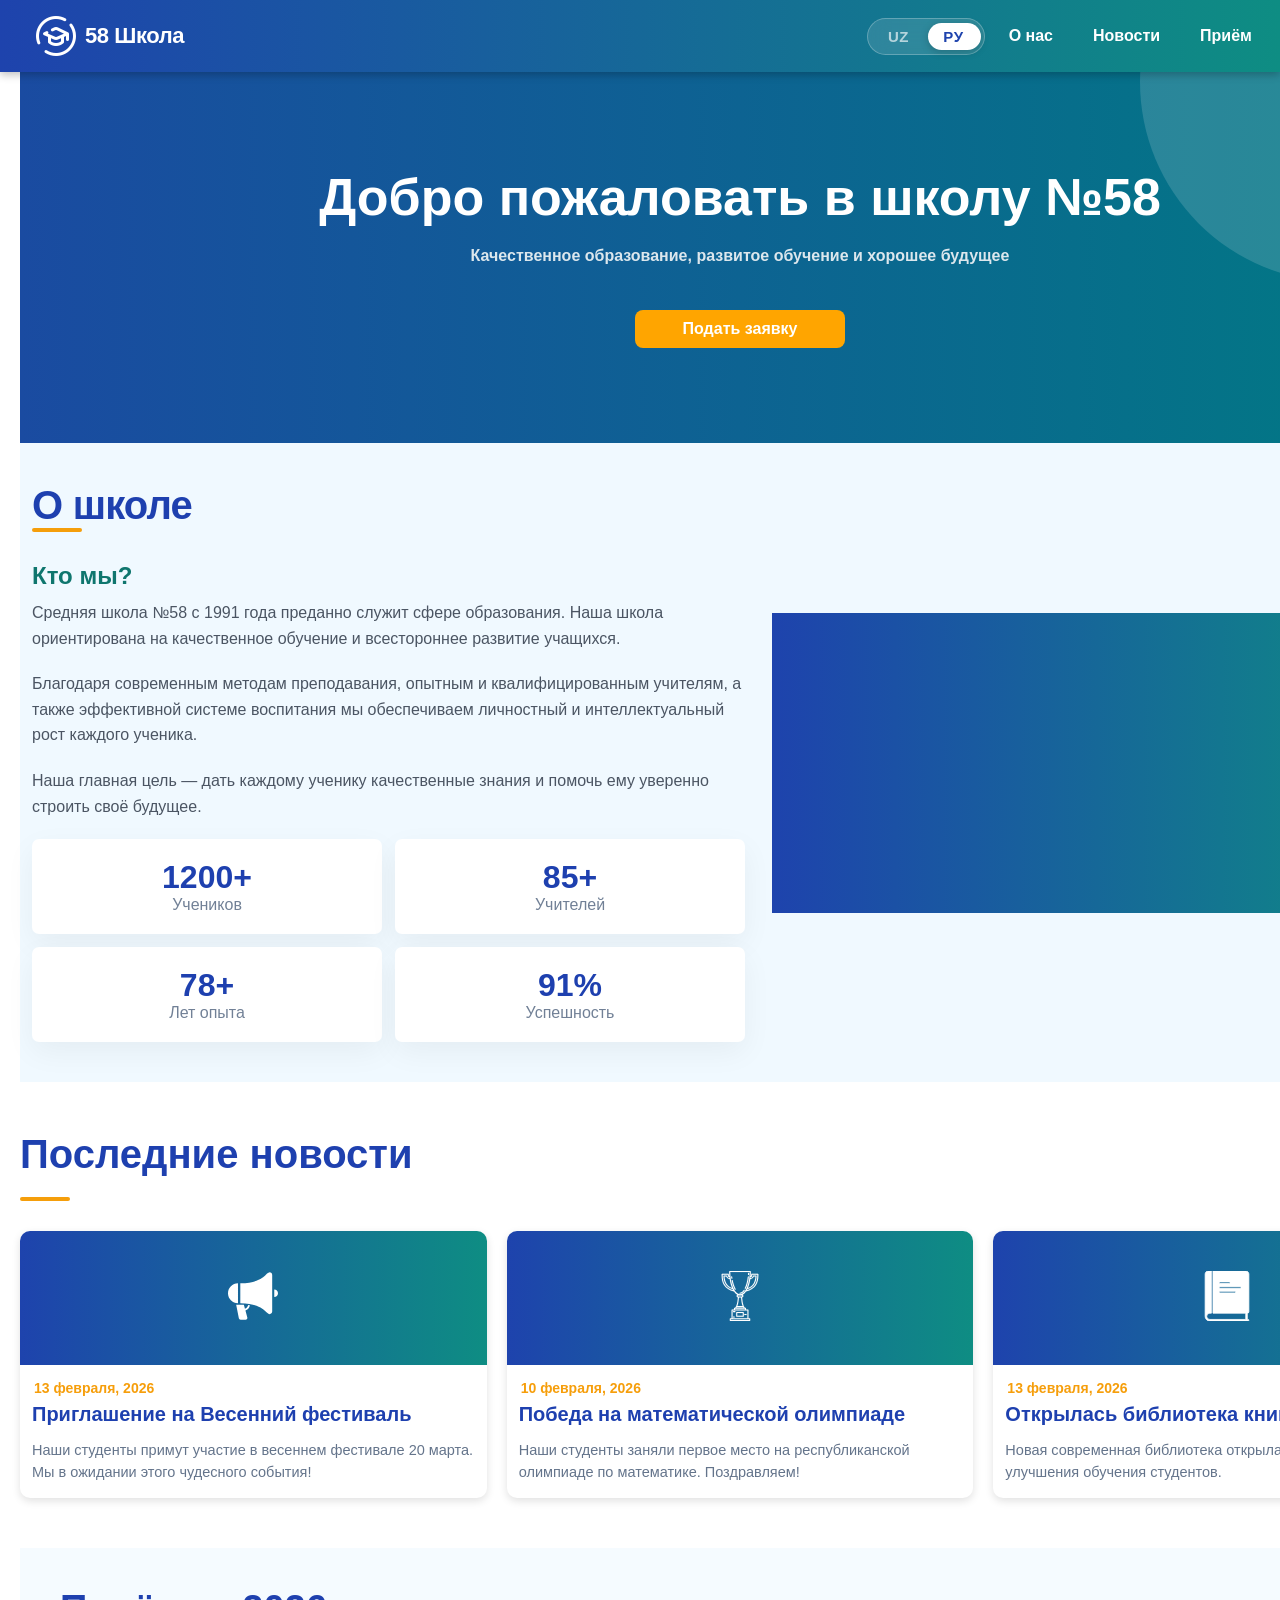
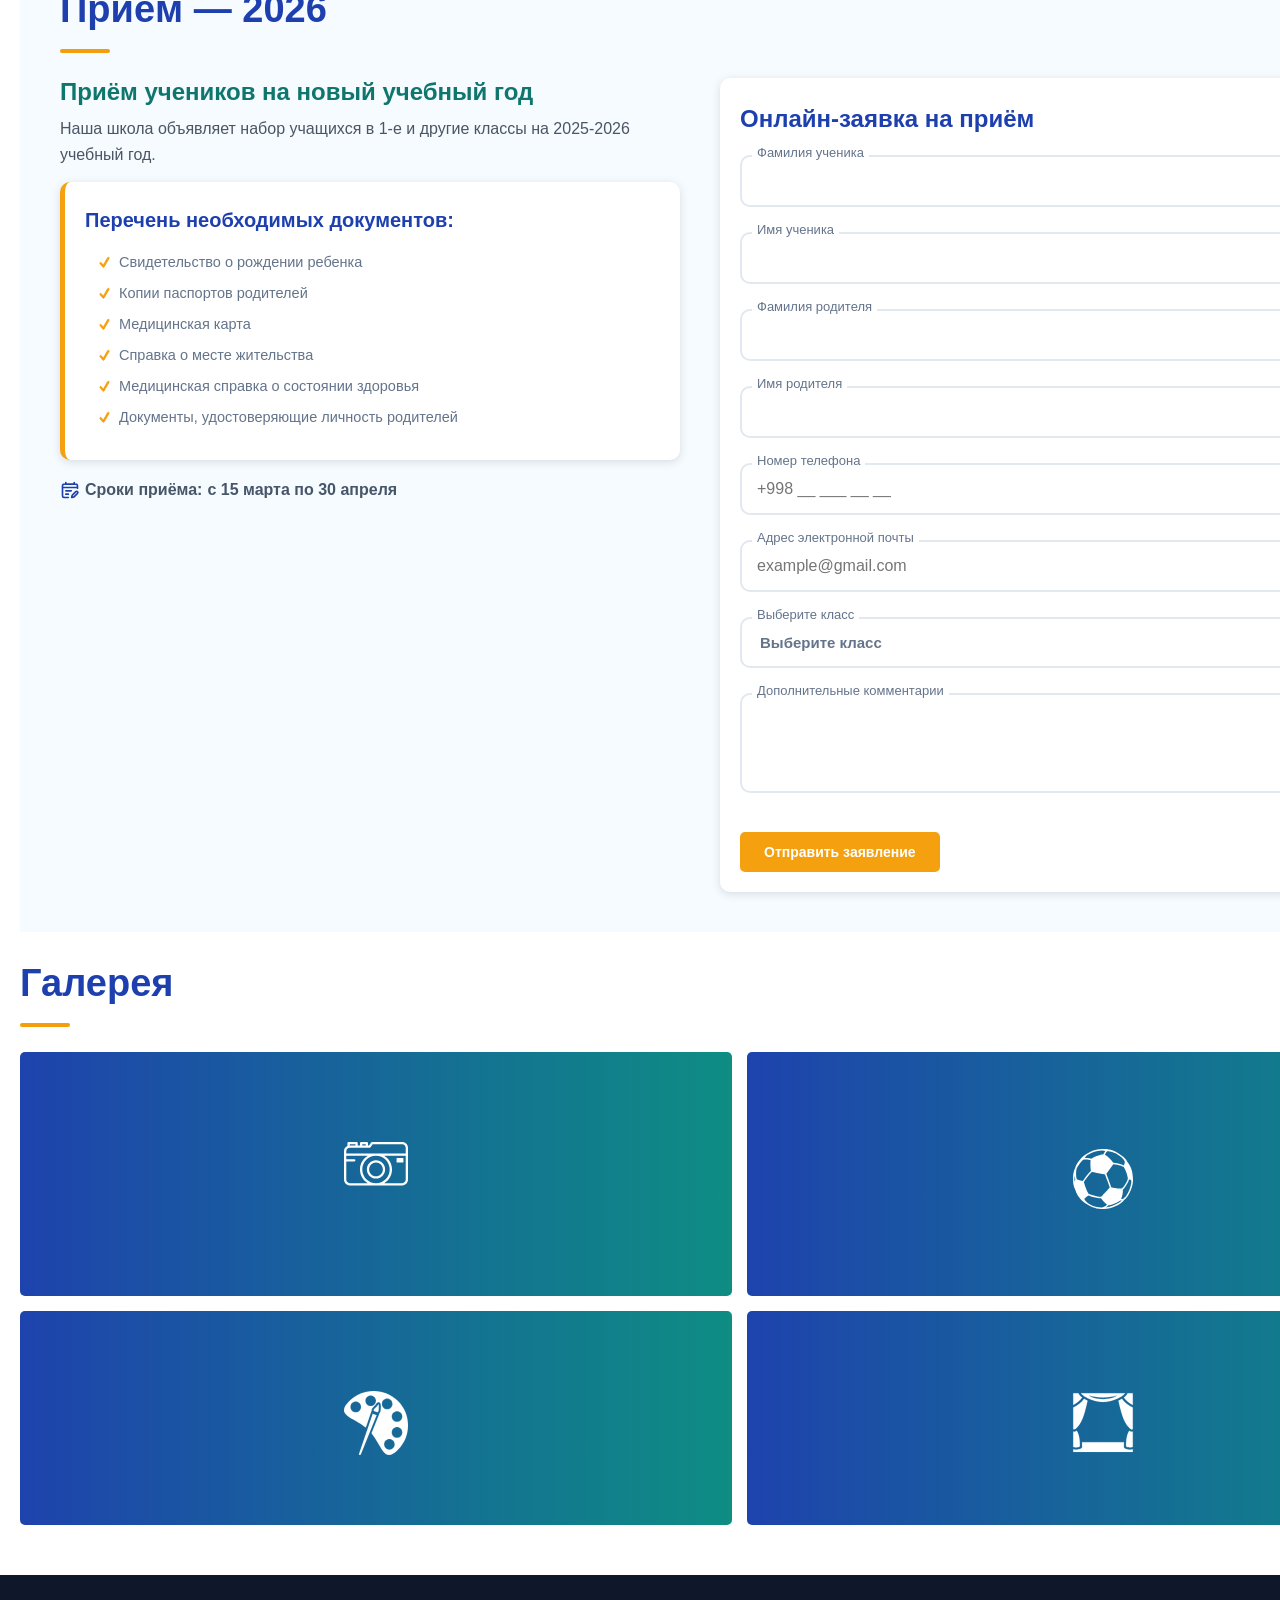
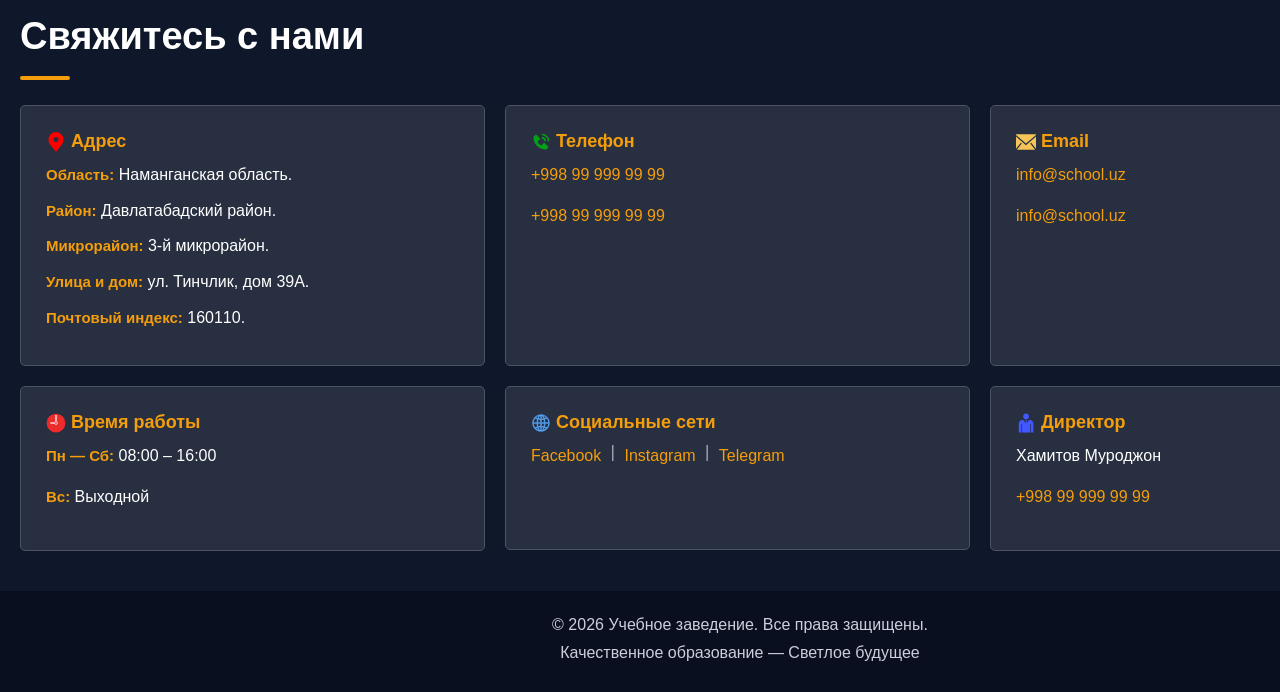
==== index.html @ 929e268d "uz-rus cha qilindi" ====
<!DOCTYPE html>
<html lang="ru">

<head>
    <meta charset="UTF-8">
    <meta name="description" content="58-Школа">
    <meta name="viewport" content="width=device-width, initial-scale=1.0">
    <title>58-Школа</title>
    <link rel="stylesheet" href="./style.css">
    <link href="https://unpkg.com/aos@2.3.1/dist/aos.css" rel="stylesheet">
</head>

<body>

    <!-- ===== HEADER ===== -->
    <header class="header">
        <div class="container">
            <div class="header__wrapper">
                <strong class="header__strong">58 Школа</strong>

                <div class="header__right">

                    <!-- LANGUAGE SWITCHER -->
                    <div class="lang-switcher" id="langSwitcher">
                        <div class="lang-switcher__indicator" id="langIndicator"></div>
                        <button class="lang-btn" id="btn-uz" onclick="window.location.href='index-uz.html'">
                            <span class="flag">UZ</span> 
                        </button>
                        <button class="lang-btn active" id="btn-ru">
                            <span class="flag">РУ</span> 
                        </button>
                    </div>

                    <button class="hamburger" id="hamburger">
                        <span></span>
                        <span></span>
                        <span></span>
                    </button>

                    <nav id="main-nav">
                        <ul class="header_list">
                            <li><a class="header__link" href="#">О нас</a></li>
                            <li><a class="header__link" href="#news">Новости</a></li>
                            <li><a class="header__link" href="#reception">Приём</a></li>
                            <li><a class="header__link" href="#photo">Галерея</a></li>
                            <li><a class="header__link" href="#connection">Контакты</a></li>
                        </ul>
                    </nav>
                </div>
            </div>
        </div>
    </header>

    <main>

        <!-- ===== HERO ===== -->
        <section class="hero">
            <div class="container">
                <div class="hero__wrapper">
                    <div class="hero__inner" data-aos="fade-up" data-aos-duration="700">
                        <h1 class="hero__title">Добро пожаловать в школу №58</h1>
                        <p class="hero__text">Качественное образование, развитое обучение и хорошее будущее</p>
                        <a class="hero__link" href="#reception">Подать заявку</a>
                    </div>
                </div>
            </div>
        </section>

        <!-- ===== SCHOOL ===== -->
        <section>
            <div class="container">
                <div class="school__wrapper">
                    <div class="school__inner">
                        <h2 class="school__title">О школе</h2>
                        <span class="school__span"></span>
                        <h3 class="school__title2">Кто мы?</h3>
                        <p class="school_text">Средняя школа №58 с 1991 года преданно служит сфере образования. Наша школа ориентирована на качественное обучение и всестороннее развитие учащихся.</p>
                        <p class="school_text">Благодаря современным методам преподавания, опытным и квалифицированным учителям, а также эффективной системе воспитания мы обеспечиваем личностный и интеллектуальный рост каждого ученика.</p>
                        <p class="school_text">Наша главная цель — дать каждому ученику качественные знания и помочь ему уверенно строить своё будущее.</p>
                        <ul class="school__list">
                            <li class="school__item">
                                <strong class="school__strong">1200+</strong>
                                <p class="school__desc">Учеников</p>
                            </li>
                            <li class="school__item">
                                <strong class="school__strong">85+</strong>
                                <p class="school__desc">Учителей</p>
                            </li>
                            <li class="school__item">
                                <strong class="school__strong">78+</strong>
                                <p class="school__desc">Лет опыта</p>
                            </li>
                            <li class="school__item">
                                <strong class="school__strong">91%</strong>
                                <p class="school__desc">Успешность</p>
                            </li>
                        </ul>
                    </div>
                    <div class="school__box"></div>
                </div>
            </div>
        </section>

        <!-- ===== NEWS ===== -->
        <section class="news" id="news">
            <div class="container">
                <h2 class="news__title">Последние новости</h2>
                <span class="news__span"></span>
                <ul class="news__list">
                    <li class="news__item">
                        <a href="#">
                            <div class="news__inner"><img src="./img/mikrafon.svg" width="50" height="50" alt="mikrafon"></div>
                            <time class="news__strong">13 февраля, 2026</time>
                            <h3 class="news__title2">Приглашение на Весенний фестиваль</h3>
                            <p class="news__text">Наши студенты примут участие в весеннем фестивале 20 марта. Мы в ожидании этого чудесного события!</p>
                        </a>
                    </li>
                    <li class="news__item">
                        <a href="#">
                            <div class="news__inner"><img src="./img/kubuk.svg" width="50" height="50" alt="kubuk"></div>
                            <time class="news__strong">10 февраля, 2026</time>
                            <h3 class="news__title2">Победа на математической олимпиаде</h3>
                            <p class="news__text">Наши студенты заняли первое место на республиканской олимпиаде по математике. Поздравляем!</p>
                        </a>
                    </li>
                    <li class="news__item">
                        <a href="#">
                            <div class="news__inner"><img src="./img/book.svg" width="50" height="50" alt="book"></div>
                            <time class="news__strong">13 февраля, 2026</time>
                            <h3 class="news__title2">Открылась библиотека книг</h3>
                            <p class="news__text">Новая современная библиотека открылась для дальнейшего улучшения обучения студентов.</p>
                        </a>
                    </li>
                </ul>
            </div>
        </section>

        <!-- ===== RECEPTION ===== -->
        <section id="reception">
            <div class="container">
                <div class="reception__wrapper">
                    <div class="reception__box">
                        <h2 class="reception__title">Приём — 2026</h2>
                        <span class="reception__span"></span>
                        <h3 class="reception__title2">Приём учеников на новый учебный год</h3>
                        <p class="reception__text">Наша школа объявляет набор учащихся в 1-е и другие классы на 2025-2026 учебный год.</p>
                        <div class="reception__inner">
                            <h3 class="reception__title3">Перечень необходимых документов:</h3>
                            <ul>
                                <li class="reception__item">Свидетельство о рождении ребенка</li>
                                <li class="reception__item">Копии паспортов родителей</li>
                                <li class="reception__item">Медицинская карта</li>
                                <li class="reception__item">Справка о месте жительства</li>
                                <li class="reception__item">Медицинская справка о состоянии здоровья</li>
                                <li class="reception__item">Документы, удостоверяющие личность родителей</li>
                            </ul>
                        </div>
                        <time class="reception__desc">
                            <strong class="reception__strong">Сроки приёма:</strong> c 15 марта по 30 апреля
                        </time>
                    </div>

                    <div>
                        <form class="form" action="#">
                            <h3 class="reception__title4">Онлайн-заявка на приём</h3>

                            <div class="reception__row">
                                <label class="reception__label" for="stuLastName">Фамилия ученика</label>
                                <input class="reception__input" id="stuLastName" type="text" required>
                            </div>
                            <div class="reception__row">
                                <label class="reception__label" for="stuFirstName">Имя ученика</label>
                                <input class="reception__input" id="stuFirstName" type="text" required>
                            </div>
                            <div class="reception__row">
                                <label class="reception__label" for="parLastName">Фамилия родителя</label>
                                <input class="reception__input" id="parLastName" type="text" required>
                            </div>
                            <div class="reception__row">
                                <label class="reception__label" for="parFirstName">Имя родителя</label>
                                <input class="reception__input" id="parFirstName" type="text" required>
                            </div>
                            <div class="reception__row">
                                <label class="reception__label" for="phone">Номер телефона</label>
                                <input class="reception__input" id="phone" type="tel" placeholder="+998 __ ___ __ __" required>
                            </div>
                            <div class="reception__row">
                                <label class="reception__label" for="email">Адрес электронной почты</label>
                                <input class="reception__input" id="email" type="email" required placeholder="example@gmail.com">
                            </div>
                            <div class="reception__row">
                                <label class="reception__label" for="select">Выберите класс</label>
                                <select class="reception__select" id="select" required>
                                    <option class="reception__option" disabled selected>Выберите класс</option>
                                    <option class="reception__option">1-класс</option>
                                    <option class="reception__option">2-класс</option>
                                    <option class="reception__option">3-класс</option>
                                    <option class="reception__option">4-класс</option>
                                    <option class="reception__option">5-класс</option>
                                    <option class="reception__option">6-класс</option>
                                    <option class="reception__option">7-класс</option>
                                    <option class="reception__option">8-класс</option>
                                    <option class="reception__option">9-класс</option>
                                    <option class="reception__option">10-класс</option>
                                    <option class="reception__option">11-класс</option>
                                </select>
                            </div>
                            <div class="reception__row">
                                <label class="reception__label" for="additional">Дополнительные комментарии</label>
                                <textarea class="reception__textarea" id="additional"></textarea>
                            </div>

                            <button class="reception__btn" type="submit">Отправить заявление</button>
                        </form>
                    </div>
                </div>
            </div>
        </section>

        <!-- ===== GALLERY ===== -->
        <section class="photo" id="photo">
            <div class="container">
                <h2 class="photo__title">Галерея</h2>
                <span class="photo__span"></span>
                <div class="photo__list">
                    <a class="photo__link2" href="#"><img src="./img/camera.svg" alt="camera"></a>
                    <a class="photo__link" href="#"><img src="./img/ball.svg" alt="ball"></a>
                    <a class="photo__link" href="#"><img src="./img/art.svg" alt="art"></a>
                    <a class="photo__link" href="#"><img src="./img/curtains.svg" alt="curtains"></a>
                </div>
            </div>
        </section>

        <!-- ===== CONNECTION ===== -->
        <section class="connection" id="connection">
            <div class="container">
                <h2 class="connection__title">Свяжитесь с нами</h2>
                <span class="connection__span"></span>
                <ul class="connection__list">
                    <li class="connection__item">
                        <h3 class="connection__title1">Адрес</h3>
                        <ul>
                            <li class="connection__item2"><strong class="connection__strong">Область:</strong> Наманганская область.</li>
                            <li class="connection__item2"><strong class="connection__strong">Район:</strong> Давлатабадский район.</li>
                            <li class="connection__item2"><strong class="connection__strong">Микрорайон:</strong> 3-й микрорайон.</li>
                            <li class="connection__item2"><strong class="connection__strong">Улица и дом:</strong> ул. Тинчлик, дом 39А.</li>
                            <li class="connection__item2"><strong class="connection__strong">Почтовый индекс:</strong> 160110.</li>
                        </ul>
                    </li>
                    <li class="connection__item">
                        <h3 class="connection__title2">Телефон</h3>
                        <a class="connection__link" href="tel:+998999999999">+998 99 999 99 99</a>
                        <a class="connection__link" href="tel:+998999999999">+998 99 999 99 99</a>
                    </li>
                    <li class="connection__item">
                        <h3 class="connection__title3">Email</h3>
                        <a class="connection__link" href="#">info@school.uz</a>
                        <a class="connection__link" href="#">info@school.uz</a>
                    </li>
                    <li class="connection__item">
                        <h3 class="connection__title4">Время работы</h3>
                        <time class="connection__desc"><strong class="connection__strong">Пн — Сб:</strong> 08:00 – 16:00</time>
                        <time class="connection__desc"><strong class="connection__strong">Вс:</strong> Выходной</time>
                    </li>
                    <li class="connection__item">
                        <h3 class="connection__title5">Социальные сети</h3>
                        <div class="connection__holder">
                            <a class="connection__link" href="#">Facebook</a>
                            <p class="connection__text">|</p>
                            <a class="connection__link" href="#">Instagram</a>
                            <p class="connection__text">|</p>
                            <a class="connection__link" href="#">Telegram</a>
                        </div>
                    </li>
                    <li class="connection__item">
                        <h3 class="connection__title6">Директор</h3>
                        <p class="connection__desc">Хамитов Муроджон</p>
                        <a class="connection__link" href="tel:+998999999999">+998 99 999 99 99</a>
                    </li>
                </ul>
            </div>
        </section>

    </main>

    <!-- ===== FOOTER ===== -->
    <footer class="footer">
        <div class="container">
            <div class="footer__wrapper">
                <p class="footer__text">© 2026 Учебное заведение. Все права защищены.</p>
                <p class="footer__text">Качественное образование — Светлое будущее</p>
            </div>
        </div>
    </footer>

    <script src="https://unpkg.com/aos@2.3.1/dist/aos.js"></script>
    <script>AOS.init();</script>
    <script src="./script.js"></script>
    <script>
        // RU sahifasida RU active
        window.addEventListener('load', () => {
            const indicator = document.getElementById('langIndicator');
            const btn = document.getElementById('btn-ru');
            const switcher = document.getElementById('langSwitcher');
            const bRect = btn.getBoundingClientRect();
            const sRect = switcher.getBoundingClientRect();
            indicator.style.left = (bRect.left - sRect.left) + 'px';
            indicator.style.width = bRect.width + 'px';
        });
        window.addEventListener('resize', () => {
            const indicator = document.getElementById('langIndicator');
            const btn = document.getElementById('btn-ru');
            const switcher = document.getElementById('langSwitcher');
            const bRect = btn.getBoundingClientRect();
            const sRect = switcher.getBoundingClientRect();
            indicator.style.left = (bRect.left - sRect.left) + 'px';
            indicator.style.width = bRect.width + 'px';
        });
    </script>

</body>
</html>
---- style.css ----
/* poppins-regular - latin */
@font-face {
    font-display: swap;
    font-family: 'Poppins';
    font-style: normal;
    font-weight: 400;
    src: url('../fonts/poppins-v24-latin-regular.woff2') format('woff2');
}
@font-face {
    font-display: swap;
    font-family: 'Poppins';
    font-style: normal;
    font-weight: 600;
    src: url('../fonts/poppins-v24-latin-600.woff2') format('woff2');
}
@font-face {
    font-display: swap;
    font-family: 'Poppins';
    font-style: normal;
    font-weight: 700;
    src: url('../fonts/poppins-v24-latin-700.woff2') format('woff2');
}

* { box-sizing: border-box; }

body {
    margin: 0;
    background-color: white;
}

.container {
    padding: 0 20px;
    margin: 0 auto;
    width: 1480px;
}

h1,h2,h3,h4,h5,h6,p,a,ul,ol {
    margin: 0;
    padding: 0;
    text-decoration: none;
    list-style: none;
}

/* ===== HEADER ===== */
.header {
    padding: 12px;
    position: sticky;
    top: 0;
    z-index: 10;
    box-shadow: rgba(0, 0, 0, 0.24) 0px 3px 8px;
    background: linear-gradient(to right, #1E43AD, #0e8d83);
}

.header__wrapper {
    display: flex;
    align-items: center;
    justify-content: space-between;
}

.header__right {
    display: flex;
    align-items: center;
    gap: 24px;
}

.header_list {
    display: flex;
    align-items: center;
    gap: 40px;
}

.header__strong {
    font-family: 'Poppins', sans-serif;
    font-weight: 700;
    font-size: 22px;
    line-height: 1.2;
    letter-spacing: -0.02em;
    color: #FFFFFF;
    display: flex;
    align-items: center;
}

.header__strong::before {
    display: block;
    content: "";
    width: 48px;
    height: 48px;
    margin-right: 5px;
    background-image: url(../img/logo.png);
    background-size: cover;
}

.header__link {
    font-family: 'Poppins', sans-serif;
    font-size: 16px;
    font-weight: 600;
    color: white;
}

.header__link:hover {
    opacity: 0.7;
    transition: 0.5s;
}

/* ===== LANGUAGE SWITCHER ===== */
.lang-switcher {
    display: flex;
    align-items: center;
    background: rgba(255, 255, 255, 0.12);
    border: 1px solid rgba(255, 255, 255, 0.25);
    border-radius: 50px;
    padding: 4px;
    gap: 2px;
    position: relative;
    backdrop-filter: blur(10px);
}

.lang-switcher__indicator {
    position: absolute;
    top: 4px;
    height: calc(100% - 8px);
    background: white;
    border-radius: 50px;
    transition: left 0.35s cubic-bezier(0.34, 1.56, 0.64, 1),
                width 0.35s cubic-bezier(0.34, 1.56, 0.64, 1);
    box-shadow: 0 2px 8px rgba(0, 0, 0, 0.2);
    z-index: 0;
}

.lang-btn {
    position: relative;
    z-index: 1;
    background: none;
    border: none;
    cursor: pointer;
    padding: 6px 16px;
    border-radius: 50px;
    font-family: 'Poppins', sans-serif;
    font-size: 13px;
    font-weight: 700;
    letter-spacing: 0.05em;
    color: rgba(255, 255, 255, 0.65);
    transition: color 0.25s ease;
    display: flex;
    align-items: center;
    gap: 5px;
    white-space: nowrap;
    -webkit-tap-highlight-color: transparent;
}

.lang-btn.active { color: #1E43AD; }
.lang-btn .flag { font-size: 15px; line-height: 1; }
.lang-btn:hover:not(.active) { color: rgba(255, 255, 255, 0.9); }

/* ===== HERO ===== */
.hero { position: relative; overflow: hidden; }

.hero::after {
    content: "";
    position: absolute;
    width: 400px;
    height: 400px;
    background: rgba(255, 255, 255, 0.15);
    border-radius: 50%;
    top: -190px;
    right: calc(50% + -900px);
}

.hero__wrapper {
    padding: 95px 0;
    background: linear-gradient(90deg, #1A4BA1 0%, #007B83 100%);
}

.hero__inner {
    display: flex;
    align-items: center;
    justify-content: center;
    flex-direction: column;
    text-align: center;
}

.hero__title {
    font-family: 'Poppins', sans-serif;
    font-weight: 700;
    font-size: 52px;
    color: #FFFFFF;
    margin-bottom: 20px;
}

.hero__text {
    font-family: 'Poppins', sans-serif;
    font-weight: 600;
    font-size: 16px;
    color: #DCE7ED;
    margin-bottom: 45px;
}

.hero__link {
    display: block;
    color: white;
    width: 210px;
    padding: 10px;
    text-align: center;
    font-family: 'Poppins', sans-serif;
    font-weight: 600;
    font-size: 16px;
    background-color: #FFA500;
    border-radius: 8px;
    transition: 0.3s;
}

.hero__link:hover {
    transform: translateY(-1px);
    box-shadow: 0 10px 15px rgba(0, 0, 0, 0.2);
}

/* ===== SCHOOL ===== */
.school__wrapper {
    display: flex;
    align-items: center;
    background-color: #F0F9FF;
    padding: 40px 12px;
    gap: 20px;
}

.school__inner { width: 720px; }

.school__title {
    font-family: 'Poppins', sans-serif;
    font-weight: 700;
    font-size: 40px;
    letter-spacing: -0.02em;
    color: #1E40AF;
}

.school__span {
    display: block;
    width: 50px;
    border-radius: 5px;
    height: 4px;
    background-color: #F59E0B;
    margin-bottom: 30px;
}

.school__title2 {
    font-family: 'Poppins', sans-serif;
    font-weight: 600;
    font-size: 24px;
    color: #0F766E;
    margin-bottom: 10px;
}

.school_text {
    font-family: 'Poppins', sans-serif;
    font-weight: 400;
    font-size: 16px;
    line-height: 1.6;
    color: #4b5563;
    margin-bottom: 20px;
}

.school__list {
    display: flex;
    align-items: center;
    flex-wrap: wrap;
    gap: 13px;
}

.school__item {
    border-radius: 7px;
    padding: 20px 0;
    text-align: center;
    width: 350px;
    background-color: white;
    box-shadow: 0px 10px 30px rgba(0, 0, 0, 0.05);
}

.school__strong {
    font-family: 'Poppins', sans-serif;
    color: #1E40AF;
    font-size: 32px;
    font-weight: 700;
    margin-bottom: 8px;
}

.school__desc {
    font-family: 'Poppins', sans-serif;
    color: #718096;
    font-size: 16px;
    font-weight: 400;
}

.school__box {
    width: 650px;
    flex-shrink: 0;
    background: linear-gradient(to right, #1E43AD, #0e8d83);
    height: 300px;
}

/* ===== NEWS ===== */
.news { padding: 50px 0; }

.news__title {
    font-family: 'Poppins', sans-serif;
    font-size: 40px;
    font-weight: 700;
    margin-bottom: 20px;
    color: #1E40AF;
}

.news__span {
    display: block;
    width: 50px;
    border-radius: 5px;
    height: 4px;
    background-color: #F59E0B;
    margin-bottom: 30px;
}

.news__list {
    display: flex;
    gap: 20px;
    align-items: stretch;
}

.news__item {
    border-radius: 10px;
    width: 500px;
    background-color: white;
    box-shadow: rgba(0, 0, 0, 0.12) 0px 3px 8px;
    transition: 0.5s;
}

.news__item:hover {
    transform: translateY(-2px);
    box-shadow: rgba(0, 0, 0, 0.45) 0px 5px 15px;
}

.news__inner {
    border-top-left-radius: 10px;
    border-top-right-radius: 10px;
    padding: 40px;
    text-align: center;
    margin-bottom: 15px;
    background: linear-gradient(to right, #1E43AD, #0e8d83);
}

.news__strong {
    font-family: 'Poppins', sans-serif;
    font-size: 14px;
    font-weight: 700;
    margin-left: 14px;
    color: #F69E0B;
    display: block;
}

.news__title2 {
    font-family: 'Poppins', sans-serif;
    font-size: 20px;
    font-weight: 700;
    margin-left: 12px;
    margin-bottom: 13px;
    margin-top: 7px;
    color: #1E40AF;
}

.news__text {
    font-family: 'Poppins', sans-serif;
    line-height: 22px;
    font-size: 14.5px;
    font-weight: 400;
    margin-left: 12px;
    margin-bottom: 15px;
    color: #64748B;
}

/* ===== RECEPTION ===== */
.reception__wrapper {
    padding: 40px;
    display: flex;
    gap: 40px;
    background-color: #F5FBFF;
}

.reception__box { width: 700px; }

.reception__title {
    font-family: 'Poppins', sans-serif;
    font-size: 38px;
    font-weight: 700;
    margin-bottom: 18px;
    color: #1E40AF;
}

.reception__span {
    display: block;
    width: 50px;
    border-radius: 5px;
    height: 4px;
    background-color: #F59E0B;
    margin-bottom: 25px;
}

.reception__title2 {
    font-family: 'Poppins', sans-serif;
    font-weight: 600;
    font-size: 24px;
    color: #0F766E;
    margin-bottom: 10px;
}

.reception__text {
    font-family: 'Poppins', sans-serif;
    font-weight: 400;
    font-size: 16px;
    line-height: 1.6;
    color: #4b5563;
    margin-bottom: 15px;
}

.reception__inner {
    background-color: white;
    border-radius: 10px;
    border-left: 5px solid #F5A00F;
    padding: 20px;
    box-shadow: rgba(99, 99, 99, 0.2) 0px 2px 8px 0px;
}

.reception__title3 {
    font-family: 'Poppins', sans-serif;
    font-size: 20px;
    font-weight: 700;
    margin-bottom: 22px;
    margin-top: 7px;
    color: #1E40AF;
}

.reception__item {
    display: flex;
    align-items: center;
    font-family: 'Poppins', sans-serif;
    font-size: 14.5px;
    font-weight: 400;
    margin-left: 12px;
    margin-bottom: 15px;
    color: #64748B;
}

.reception__item::before {
    display: block;
    content: "";
    width: 15px;
    height: 15px;
    background-size: cover;
    margin-right: 7px;
    background-image: url(./img/checkmark.svg);
}

.reception__desc {
    display: flex;
    align-items: center;
    font-family: 'Poppins', sans-serif;
    font-size: 16px;
    font-weight: 700;
    margin-top: 20px;
    color: #475569;
}

.reception__desc::before {
    display: block;
    content: "";
    width: 20px;
    height: 20px;
    background-size: cover;
    margin-right: 5px;
    background-image: url(./img/calendar.svg);
}

.reception__strong { margin-right: 5px; color: #475569; }

.form {
    padding: 20px;
    background-color: white;
    box-shadow: rgba(99, 99, 99, 0.2) 0px 2px 8px 0px;
    width: 700px;
    margin-top: 90px;
    border-radius: 10px;
}

.reception__title4 {
    font-family: 'Poppins', sans-serif;
    font-size: 24px;
    font-weight: 700;
    margin-bottom: 22px;
    margin-top: 7px;
    color: #1E40AF;
}

.reception__row {
    position: relative;
    margin-bottom: 25px;
}

.reception__label {
    position: absolute;
    top: -10px;
    left: 12px;
    background-color: #ffffff;
    padding: 0 5px;
    font-size: 13px;
    color: #64748B;
    font-weight: 500;
    z-index: 1;
    font-family: 'Poppins', sans-serif;
}

.reception__input {
    width: 100%;
    padding: 15px;
    border: 2px solid #E2E8F0;
    border-radius: 10px;
    font-size: 16px;
    font-family: 'Poppins', sans-serif;
    background: transparent;
    outline: none;
    transition: 0.3s;
}

.reception__input:focus { border-color: #3B82F6; }

.reception__textarea {
    width: 100%;
    padding: 10px;
    height: 100px;
    border-radius: 10px;
    border: 2px solid #E2E8F0;
    outline: none;
    font-family: 'Poppins', sans-serif;
    font-size: 15px;
    transition: 0.3s;
    resize: vertical;
}

.reception__textarea:focus { border-color: #3B82F6; }

.reception__select {
    width: 100%;
    padding: 14px;
    border: 2px solid #E2E8F0;
    border-radius: 10px;
    outline: none;
    font-family: 'Poppins', sans-serif;
    font-weight: 600;
    font-size: 15px;
    color: #64748B;
    background: white;
    transition: 0.3s;
}

.reception__select:focus { border-color: #3B82F6; }

.reception__option {
    font-family: 'Poppins', sans-serif;
    font-weight: 600;
    font-size: 14px;
}

.reception__btn {
    font-family: 'Poppins', sans-serif;
    font-size: 14px;
    font-weight: 600;
    padding: 12px 24px;
    outline: none;
    background-color: #F5A00F;
    border-radius: 5px;
    color: white;
    border: none;
    margin-top: 10px;
    cursor: pointer;
    transition: 0.3s;
}

.reception__btn:hover {
    background-color: #e09000;
    transform: translateY(-1px);
}

/* ===== PHOTO ===== */
.photo { padding-top: 30px; padding-bottom: 50px; }

.photo__title {
    font-family: 'Poppins', sans-serif;
    font-size: 38px;
    font-weight: 700;
    margin-bottom: 18px;
    color: #1E40AF;
}

.photo__span {
    display: block;
    width: 50px;
    border-radius: 5px;
    height: 4px;
    background-color: #F59E0B;
    margin-bottom: 25px;
}

.photo__list { display: flex; flex-wrap: wrap; gap: 15px; }

.photo__link2 {
    border-radius: 5px;
    text-align: center;
    padding: 90px 60px;
    width: 712px;
    background: linear-gradient(to right, #1E43AD, #0e8d83);
    display: flex;
    align-items: center;
    justify-content: center;
}

.photo__link {
    border-radius: 5px;
    text-align: center;
    padding: 80px 60px 70px;
    width: 712px;
    background: linear-gradient(to right, #1E43AD, #0e8d83);
    display: flex;
    align-items: center;
    justify-content: center;
}

/* ===== CONNECTION ===== */
.connection { background-color: #0F172A; padding: 40px 0; }

.connection__title {
    font-family: 'Poppins', sans-serif;
    font-size: 38px;
    font-weight: 700;
    margin-bottom: 18px;
    color: white;
}

.connection__span {
    display: block;
    width: 50px;
    border-radius: 5px;
    height: 4px;
    background-color: #F59E0B;
    margin-bottom: 25px;
}

.connection__list { display: flex; align-items: start; flex-wrap: wrap; gap: 20px; }

.connection__item {
    border: 1px solid #4D5362;
    border-radius: 5px;
    padding: 25px;
    width: 465px;
    background-color: #272F40;
}

.connection__item:nth-child(2) { padding-bottom: 122px; }
.connection__item:nth-child(3) { padding-bottom: 122px; }
.connection__item:nth-child(5) { padding-bottom: 65px; }

.connection__title1,.connection__title2,.connection__title3,
.connection__title4,.connection__title5,.connection__title6 {
    display: flex;
    align-items: center;
    font-family: 'Poppins', sans-serif;
    font-weight: 600;
    font-size: 18px;
    margin-bottom: 10px;
    color: #F59E0B;
}

.connection__title1::before { display:block;width:20px;height:20px;content:"";background-size:cover;margin-right:5px;background-image:url(./img/map.svg); }
.connection__title2::before { display:block;width:20px;height:20px;content:"";background-size:cover;margin-right:5px;background-image:url(./img/tel.svg); }
.connection__title3::before { display:block;width:20px;height:20px;content:"";background-size:cover;margin-right:5px;background-image:url(./img/email.svg); }
.connection__title4::before { display:block;width:20px;height:20px;content:"";background-size:cover;margin-right:5px;background-image:url(./img/oclock.svg); }
.connection__title5::before { display:block;width:20px;height:20px;content:"";background-size:cover;margin-right:5px;background-image:url(./img/global.svg); }
.connection__title6::before { display:block;width:20px;height:20px;content:"";background-size:cover;margin-right:5px;background-image:url(./img/director.svg); }

.connection__strong { font-family:'Poppins',sans-serif;font-weight:600;font-size:15px;color:#F59E0B; }
.connection__item2 { font-family:'Poppins',sans-serif;font-weight:400;font-size:16px;line-height:1.6;color:#fff;margin-bottom:10px; }
.connection__link { display:block;font-family:'Poppins',sans-serif;font-weight:400;font-size:16px;line-height:1.6;color:#F59E0B;margin-bottom:15px; }
.connection__holder { display:flex;align-items:start;gap:10px; }
.connection__text { color:white; }
.connection__desc { font-family:'Poppins',sans-serif;font-weight:400;font-size:16px;line-height:1.6;color:#fff;margin-bottom:15px;display:block; }

/* ===== FOOTER ===== */
.footer { padding-top:25px;padding-bottom:20px;background-color:#0A0F1F; }
.footer__wrapper { text-align:center; }
.footer__text { font-family:'Poppins',sans-serif;font-weight:400;font-size:16px;margin-bottom:10px;color:#cccfdc; }

/* ===== HAMBURGER ===== */
.hamburger { display:none;flex-direction:column;gap:5px;cursor:pointer;background:none;border:none;padding:5px; }
.hamburger span { display:block;width:25px;height:3px;background-color:white;border-radius:3px;transition:0.3s; }
.nav-open .hamburger span:nth-child(1) { transform:rotate(45deg) translate(5px,6px); }
.nav-open .hamburger span:nth-child(2) { opacity:0; }
.nav-open .hamburger span:nth-child(3) { transform:rotate(-45deg) translate(5px,-6px); }

/* ===== TABLET ===== */
@media (max-width: 1024px) {
    .container { width:100%; }
    .hero__title { font-size:40px; }
    .school__wrapper { flex-direction:column;align-items:flex-start; }
    .school__inner { width:100%; }
    .school__box { width:100%;height:220px; }
    .school__item { width:calc(50% - 7px); }
    .news__list { flex-wrap:wrap; }
    .news__item { width:calc(50% - 10px);flex:1 1 calc(50% - 10px); }
    .reception__wrapper { flex-direction:column; }
    .reception__box { width:100%; }
    .form { width:100%;margin-top:0; }
    .photo__link2,.photo__link { width:calc(50% - 8px);flex:1 1 calc(50% - 8px);padding:50px 20px; }
    .connection__item { width:calc(50% - 10px);flex:1 1 calc(50% - 10px); }
    .connection__item:nth-child(2),.connection__item:nth-child(3),.connection__item:nth-child(5) { padding-bottom:25px; }
}

/* ===== MOBILE ===== */
@media (max-width: 768px) {
    .hamburger { display:flex; }
    .header nav { display:none;position:absolute;top:100%;left:0;width:100%;background:linear-gradient(to right,#1E43AD,#0e8d83);padding:10px 20px 15px;box-shadow:0 4px 10px rgba(0,0,0,0.2);z-index:100; }
    .header nav.open { display:block; }
    .header nav.open .header_list { display:flex;gap:30px; }
    .header__wrapper { flex-wrap:nowrap; }
    .header_list { flex-direction:row;align-items:center;flex-wrap:wrap;gap:12px;width:100%;padding-bottom:5px; }
    .lang-btn { padding:6px 10px;font-size:12px; }
    .hero__wrapper { padding:60px 16px; }
    .hero__title { font-size:28px;line-height:1.3; }
    .hero__text { font-size:14px; }
    .hero__link { width:180px;font-size:14px; }
    .school__wrapper { padding:30px 16px;flex-direction:column; }
    .school__title { font-size:28px; }
    .school__title2 { font-size:18px; }
    .school_text { font-size:14px; }
    .school__item { width:100%; }
    .school__box { display:none; }
    .news { padding:30px 0; }
    .news__title { font-size:28px; }
    .news__list { flex-direction:column; }
    .news__item { width:100%; }
    .news__inner { padding:25px; }
    .reception__wrapper { padding:25px 16px;flex-direction:column;gap:25px; }
    .reception__inner { padding:14px; }
    .reception__title { font-size:26px; }
    .reception__title2 { font-size:18px; }
    .reception__title3 { font-size:17px; }
    .reception__item::before { margin-right:10px; }
    .reception__title4 { font-size:19px; }
    .reception__btn { width:100%; }
    .photo__title { font-size:28px; }
    .photo__list { flex-direction:column; }
    .photo__link2,.photo__link { width:100%;padding:50px 20px; }
    .connection__title { font-size:28px; }
    .connection__list { flex-direction:column; }
    .connection__item,.connection__item:nth-child(2),.connection__item:nth-child(3),.connection__item:nth-child(5) { width:100%;padding:20px; }
    .footer__text { font-size:13px; }
}

/* ===== SMALL MOBILE ===== */
@media (max-width: 480px) {
    .hero__title { font-size:22px; }
    .school__title { font-size:24px; }
    .school__list { flex-direction:column; }
    .news__title { font-size:24px; }
    .reception__title { font-size:22px; }
    .photo__title { font-size:24px; }
    .connection__title { font-size:24px; }
}
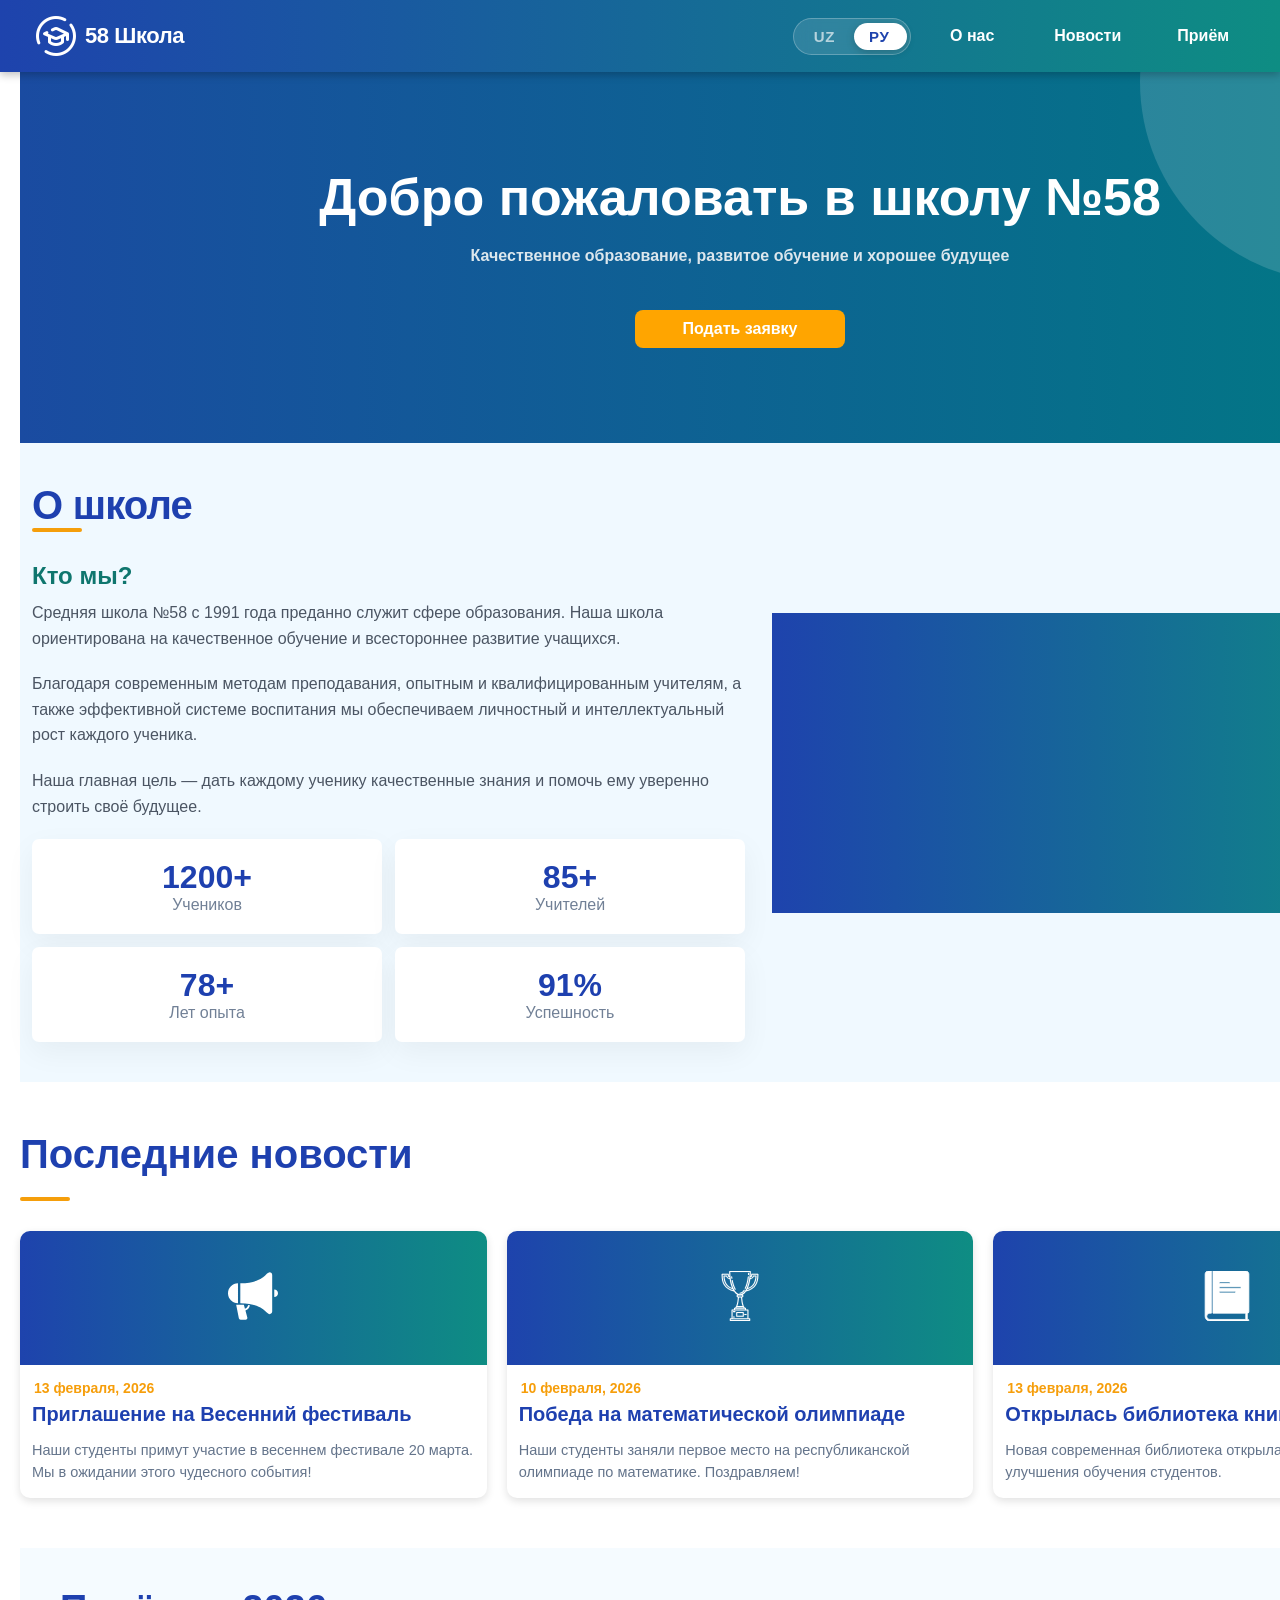
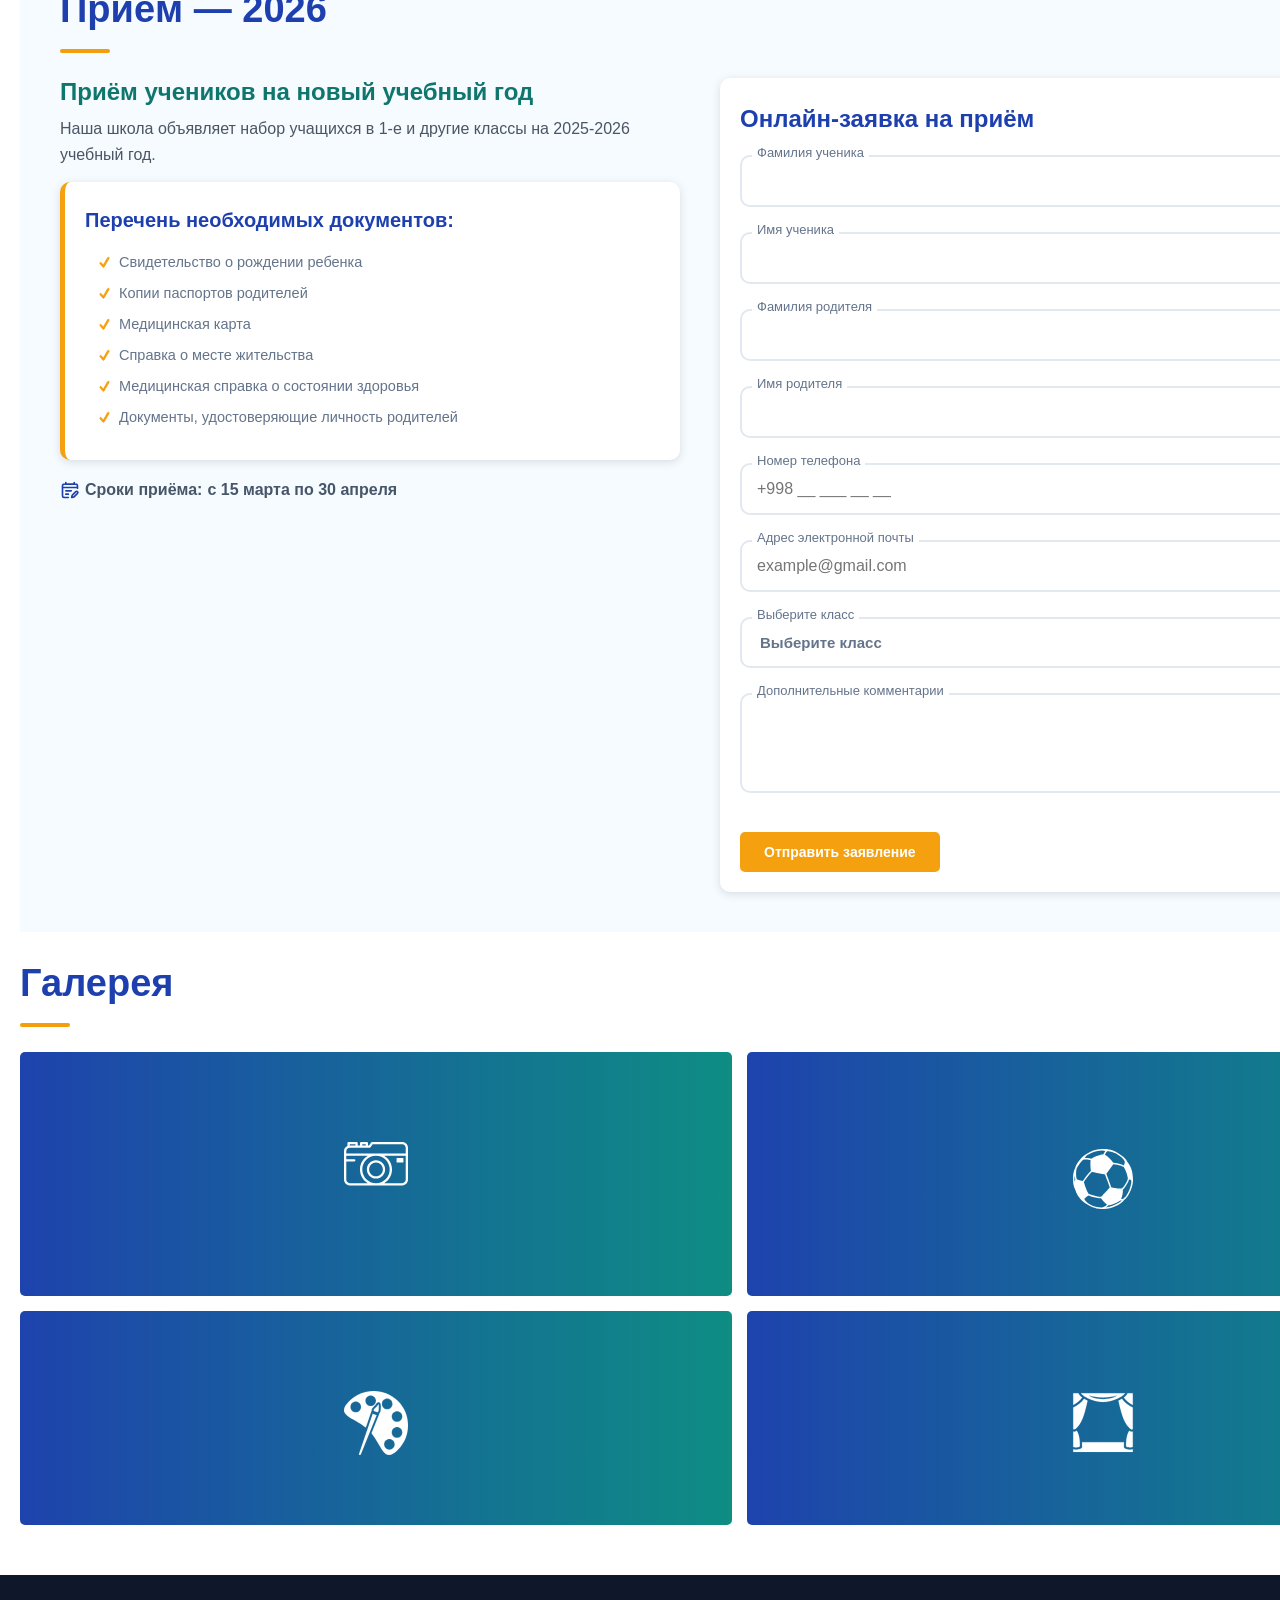
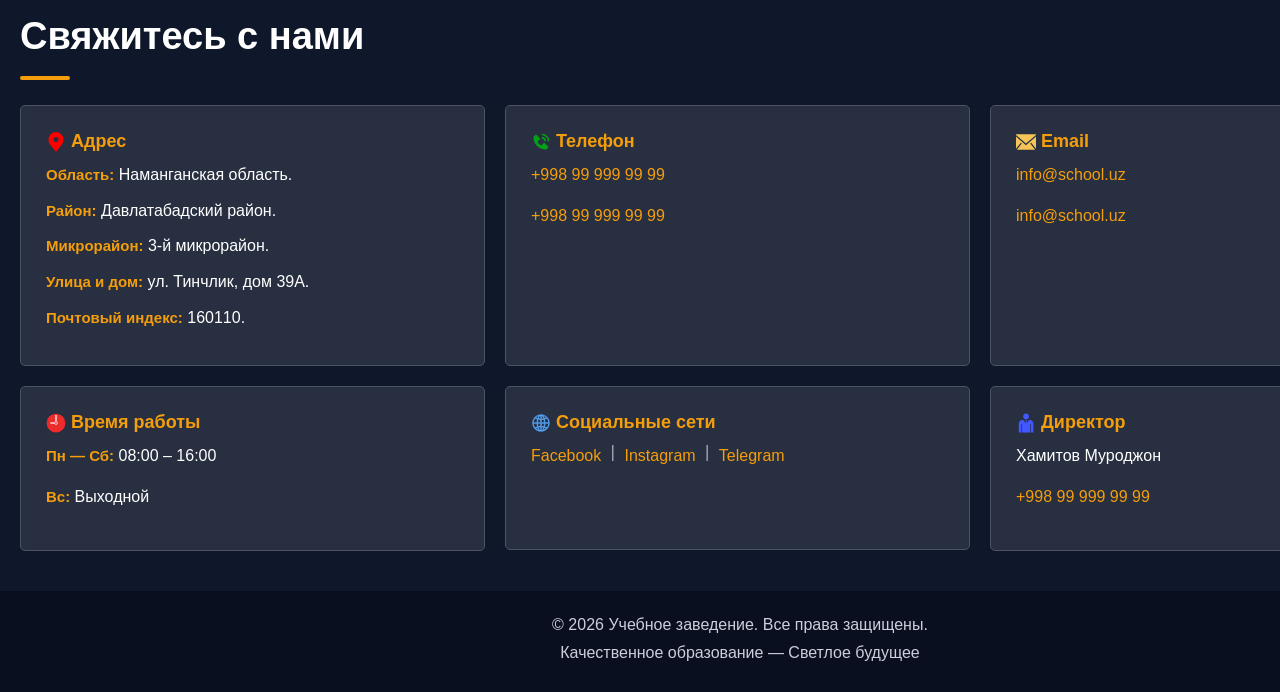
==== commit 16dd8c73: "rus-uz input uynamaydigan buldi tugilandi" ====
--- a/index.html
+++ b/index.html
@@ -3,11 +3,13 @@
 
 <head>
     <meta charset="UTF-8">
-    <meta name="description" content="58-Школа">
+    <meta name="description" content="Школа №58 — Наманганская область, Давлатабадский район">
     <meta name="viewport" content="width=device-width, initial-scale=1.0">
     <title>58-Школа</title>
+    <link rel="preload" href="./style.css" as="style">
     <link rel="stylesheet" href="./style.css">
-    <link href="https://unpkg.com/aos@2.3.1/dist/aos.css" rel="stylesheet">
+    <link rel="stylesheet" href="./main.css">
+
 </head>
 
 <body>
@@ -17,27 +19,22 @@
         <div class="container">
             <div class="header__wrapper">
                 <strong class="header__strong">58 Школа</strong>
-
                 <div class="header__right">
-
-                    <!-- LANGUAGE SWITCHER -->
                     <div class="lang-switcher" id="langSwitcher">
                         <div class="lang-switcher__indicator" id="langIndicator"></div>
-                        <button class="lang-btn" id="btn-uz" onclick="window.location.href='index-uz.html'">
-                            <span class="flag">UZ</span> 
+                        <button class="lang-btn" id="btn-uz" aria-label="O'zbek tili" onclick="window.location.href='index-uz.html'">
+                            <span class="flag">UZ</span>
                         </button>
-                        <button class="lang-btn active" id="btn-ru">
-                            <span class="flag">РУ</span> 
+                        <button class="lang-btn active" id="btn-ru" aria-label="Русский язык">
+                            <span class="flag">РУ</span>
                         </button>
                     </div>
-
-                    <button class="hamburger" id="hamburger">
+                    <button class="hamburger" id="hamburger" aria-label="Меню" aria-expanded="false">
                         <span></span>
                         <span></span>
                         <span></span>
                     </button>
-
-                    <nav id="main-nav">
+                    <nav id="main-nav" aria-label="Главное меню">
                         <ul class="header_list">
                             <li><a class="header__link" href="#">О нас</a></li>
                             <li><a class="header__link" href="#news">Новости</a></li>
@@ -57,7 +54,7 @@
         <section class="hero">
             <div class="container">
                 <div class="hero__wrapper">
-                    <div class="hero__inner" data-aos="fade-up" data-aos-duration="700">
+                    <div class="hero__inner">
                         <h1 class="hero__title">Добро пожаловать в школу №58</h1>
                         <p class="hero__text">Качественное образование, развитое обучение и хорошее будущее</p>
                         <a class="hero__link" href="#reception">Подать заявку</a>
@@ -67,12 +64,12 @@
         </section>
 
         <!-- ===== SCHOOL ===== -->
-        <section>
+        <section aria-label="О школе">
             <div class="container">
                 <div class="school__wrapper">
                     <div class="school__inner">
                         <h2 class="school__title">О школе</h2>
-                        <span class="school__span"></span>
+                        <span class="school__span" aria-hidden="true"></span>
                         <h3 class="school__title2">Кто мы?</h3>
                         <p class="school_text">Средняя школа №58 с 1991 года преданно служит сфере образования. Наша школа ориентирована на качественное обучение и всестороннее развитие учащихся.</p>
                         <p class="school_text">Благодаря современным методам преподавания, опытным и квалифицированным учителям, а также эффективной системе воспитания мы обеспечиваем личностный и интеллектуальный рост каждого ученика.</p>
@@ -96,37 +93,37 @@
                             </li>
                         </ul>
                     </div>
-                    <div class="school__box"></div>
+                    <div class="school__box" aria-hidden="true"></div>
                 </div>
             </div>
         </section>
 
         <!-- ===== NEWS ===== -->
-        <section class="news" id="news">
+        <section class="news" id="news" aria-label="Новости">
             <div class="container">
                 <h2 class="news__title">Последние новости</h2>
-                <span class="news__span"></span>
+                <span class="news__span" aria-hidden="true"></span>
                 <ul class="news__list">
                     <li class="news__item">
                         <a href="#">
-                            <div class="news__inner"><img src="./img/mikrafon.svg" width="50" height="50" alt="mikrafon"></div>
-                            <time class="news__strong">13 февраля, 2026</time>
+                            <div class="news__inner"><img src="./img/mikrafon.svg" width="50" height="50" alt="" loading="lazy"></div>
+                            <time class="news__strong" datetime="2026-02-13">13 февраля, 2026</time>
                             <h3 class="news__title2">Приглашение на Весенний фестиваль</h3>
                             <p class="news__text">Наши студенты примут участие в весеннем фестивале 20 марта. Мы в ожидании этого чудесного события!</p>
                         </a>
                     </li>
                     <li class="news__item">
                         <a href="#">
-                            <div class="news__inner"><img src="./img/kubuk.svg" width="50" height="50" alt="kubuk"></div>
-                            <time class="news__strong">10 февраля, 2026</time>
+                            <div class="news__inner"><img src="./img/kubuk.svg" width="50" height="50" alt="" loading="lazy"></div>
+                            <time class="news__strong" datetime="2026-02-10">10 февраля, 2026</time>
                             <h3 class="news__title2">Победа на математической олимпиаде</h3>
                             <p class="news__text">Наши студенты заняли первое место на республиканской олимпиаде по математике. Поздравляем!</p>
                         </a>
                     </li>
                     <li class="news__item">
                         <a href="#">
-                            <div class="news__inner"><img src="./img/book.svg" width="50" height="50" alt="book"></div>
-                            <time class="news__strong">13 февраля, 2026</time>
+                            <div class="news__inner"><img src="./img/book.svg" width="50" height="50" alt="" loading="lazy"></div>
+                            <time class="news__strong" datetime="2026-02-13">13 февраля, 2026</time>
                             <h3 class="news__title2">Открылась библиотека книг</h3>
                             <p class="news__text">Новая современная библиотека открылась для дальнейшего улучшения обучения студентов.</p>
                         </a>
@@ -136,12 +133,12 @@
         </section>
 
         <!-- ===== RECEPTION ===== -->
-        <section id="reception">
+        <section id="reception" aria-label="Приём">
             <div class="container">
                 <div class="reception__wrapper">
                     <div class="reception__box">
                         <h2 class="reception__title">Приём — 2026</h2>
-                        <span class="reception__span"></span>
+                        <span class="reception__span" aria-hidden="true"></span>
                         <h3 class="reception__title2">Приём учеников на новый учебный год</h3>
                         <p class="reception__text">Наша школа объявляет набор учащихся в 1-е и другие классы на 2025-2026 учебный год.</p>
                         <div class="reception__inner">
@@ -155,22 +152,21 @@
                                 <li class="reception__item">Документы, удостоверяющие личность родителей</li>
                             </ul>
                         </div>
-                        <time class="reception__desc">
+                        <p class="reception__desc">
                             <strong class="reception__strong">Сроки приёма:</strong> c 15 марта по 30 апреля
-                        </time>
+                        </p>
                     </div>
 
                     <div>
-                        <form class="form" action="#">
+                        <form class="form" action="#" novalidate>
                             <h3 class="reception__title4">Онлайн-заявка на приём</h3>
-
                             <div class="reception__row">
                                 <label class="reception__label" for="stuLastName">Фамилия ученика</label>
-                                <input class="reception__input" id="stuLastName" type="text" required>
+                                <input class="reception__input" id="stuLastName" type="text" required autocomplete="family-name">
                             </div>
                             <div class="reception__row">
                                 <label class="reception__label" for="stuFirstName">Имя ученика</label>
-                                <input class="reception__input" id="stuFirstName" type="text" required>
+                                <input class="reception__input" id="stuFirstName" type="text" required autocomplete="given-name">
                             </div>
                             <div class="reception__row">
                                 <label class="reception__label" for="parLastName">Фамилия родителя</label>
@@ -182,16 +178,16 @@
                             </div>
                             <div class="reception__row">
                                 <label class="reception__label" for="phone">Номер телефона</label>
-                                <input class="reception__input" id="phone" type="tel" placeholder="+998 __ ___ __ __" required>
+                                <input class="reception__input" id="phone" type="tel" placeholder="+998 __ ___ __ __" required autocomplete="tel">
                             </div>
                             <div class="reception__row">
                                 <label class="reception__label" for="email">Адрес электронной почты</label>
-                                <input class="reception__input" id="email" type="email" required placeholder="example@gmail.com">
+                                <input class="reception__input" id="email" type="email" required placeholder="example@gmail.com" autocomplete="email">
                             </div>
                             <div class="reception__row">
                                 <label class="reception__label" for="select">Выберите класс</label>
                                 <select class="reception__select" id="select" required>
-                                    <option class="reception__option" disabled selected>Выберите класс</option>
+                                    <option class="reception__option" disabled selected value="">Выберите класс</option>
                                     <option class="reception__option">1-класс</option>
                                     <option class="reception__option">2-класс</option>
                                     <option class="reception__option">3-класс</option>
@@ -209,7 +205,6 @@
                                 <label class="reception__label" for="additional">Дополнительные комментарии</label>
                                 <textarea class="reception__textarea" id="additional"></textarea>
                             </div>
-
                             <button class="reception__btn" type="submit">Отправить заявление</button>
                         </form>
                     </div>
@@ -218,24 +213,24 @@
         </section>
 
         <!-- ===== GALLERY ===== -->
-        <section class="photo" id="photo">
+        <section class="photo" id="photo" aria-label="Галерея">
             <div class="container">
                 <h2 class="photo__title">Галерея</h2>
-                <span class="photo__span"></span>
+                <span class="photo__span" aria-hidden="true"></span>
                 <div class="photo__list">
-                    <a class="photo__link2" href="#"><img src="./img/camera.svg" alt="camera"></a>
-                    <a class="photo__link" href="#"><img src="./img/ball.svg" alt="ball"></a>
-                    <a class="photo__link" href="#"><img src="./img/art.svg" alt="art"></a>
-                    <a class="photo__link" href="#"><img src="./img/curtains.svg" alt="curtains"></a>
+                    <a class="photo__link2" href="#" aria-label="Галерея 1"><img src="./img/camera.svg" alt="" loading="lazy"></a>
+                    <a class="photo__link" href="#" aria-label="Галерея 2"><img src="./img/ball.svg" alt="" loading="lazy"></a>
+                    <a class="photo__link" href="#" aria-label="Галерея 3"><img src="./img/art.svg" alt="" loading="lazy"></a>
+                    <a class="photo__link" href="#" aria-label="Галерея 4"><img src="./img/curtains.svg" alt="" loading="lazy"></a>
                 </div>
             </div>
         </section>
 
         <!-- ===== CONNECTION ===== -->
-        <section class="connection" id="connection">
+        <section class="connection" id="connection" aria-label="Контакты">
             <div class="container">
                 <h2 class="connection__title">Свяжитесь с нами</h2>
-                <span class="connection__span"></span>
+                <span class="connection__span" aria-hidden="true"></span>
                 <ul class="connection__list">
                     <li class="connection__item">
                         <h3 class="connection__title1">Адрес</h3>
@@ -254,22 +249,22 @@
                     </li>
                     <li class="connection__item">
                         <h3 class="connection__title3">Email</h3>
-                        <a class="connection__link" href="#">info@school.uz</a>
-                        <a class="connection__link" href="#">info@school.uz</a>
+                        <a class="connection__link" href="mailto:info@school.uz">info@school.uz</a>
+                        <a class="connection__link" href="mailto:info@school.uz">info@school.uz</a>
                     </li>
                     <li class="connection__item">
                         <h3 class="connection__title4">Время работы</h3>
-                        <time class="connection__desc"><strong class="connection__strong">Пн — Сб:</strong> 08:00 – 16:00</time>
-                        <time class="connection__desc"><strong class="connection__strong">Вс:</strong> Выходной</time>
+                        <p class="connection__desc"><strong class="connection__strong">Пн — Сб:</strong> 08:00 – 16:00</p>
+                        <p class="connection__desc"><strong class="connection__strong">Вс:</strong> Выходной</p>
                     </li>
                     <li class="connection__item">
                         <h3 class="connection__title5">Социальные сети</h3>
                         <div class="connection__holder">
-                            <a class="connection__link" href="#">Facebook</a>
-                            <p class="connection__text">|</p>
-                            <a class="connection__link" href="#">Instagram</a>
-                            <p class="connection__text">|</p>
-                            <a class="connection__link" href="#">Telegram</a>
+                            <a class="connection__link" href="#" aria-label="Facebook">Facebook</a>
+                            <p class="connection__text" aria-hidden="true">|</p>
+                            <a class="connection__link" href="#" aria-label="Instagram">Instagram</a>
+                            <p class="connection__text" aria-hidden="true">|</p>
+                            <a class="connection__link" href="#" aria-label="Telegram">Telegram</a>
                         </div>
                     </li>
                     <li class="connection__item">
@@ -293,30 +288,7 @@
         </div>
     </footer>
 
-    <script src="https://unpkg.com/aos@2.3.1/dist/aos.js"></script>
-    <script>AOS.init();</script>
-    <script src="./script.js"></script>
-    <script>
-        // RU sahifasida RU active
-        window.addEventListener('load', () => {
-            const indicator = document.getElementById('langIndicator');
-            const btn = document.getElementById('btn-ru');
-            const switcher = document.getElementById('langSwitcher');
-            const bRect = btn.getBoundingClientRect();
-            const sRect = switcher.getBoundingClientRect();
-            indicator.style.left = (bRect.left - sRect.left) + 'px';
-            indicator.style.width = bRect.width + 'px';
-        });
-        window.addEventListener('resize', () => {
-            const indicator = document.getElementById('langIndicator');
-            const btn = document.getElementById('btn-ru');
-            const switcher = document.getElementById('langSwitcher');
-            const bRect = btn.getBoundingClientRect();
-            const sRect = switcher.getBoundingClientRect();
-            indicator.style.left = (bRect.left - sRect.left) + 'px';
-            indicator.style.width = bRect.width + 'px';
-        });
-    </script>
+    <script src="./script.js" defer></script>
 
 </body>
-</html>
+</html>
--- a/style.css
+++ b/style.css
@@ -65,8 +65,8 @@
 
 .header_list {
     display: flex;
-    align-items: center;
     gap: 40px;
+    align-items: center;
 }
 
 .header__strong {
--- a/style.css
+++ b/style.css
@@ -65,8 +65,8 @@
 
 .header_list {
     display: flex;
-    align-items: center;
     gap: 40px;
+    align-items: center;
 }
 
 .header__strong {
--- a/main.css
+++ b/main.css
@@ -0,0 +1,6 @@
+
+.header__link {
+    display: block;
+    width: 75.5px;
+    text-align: center;
+}
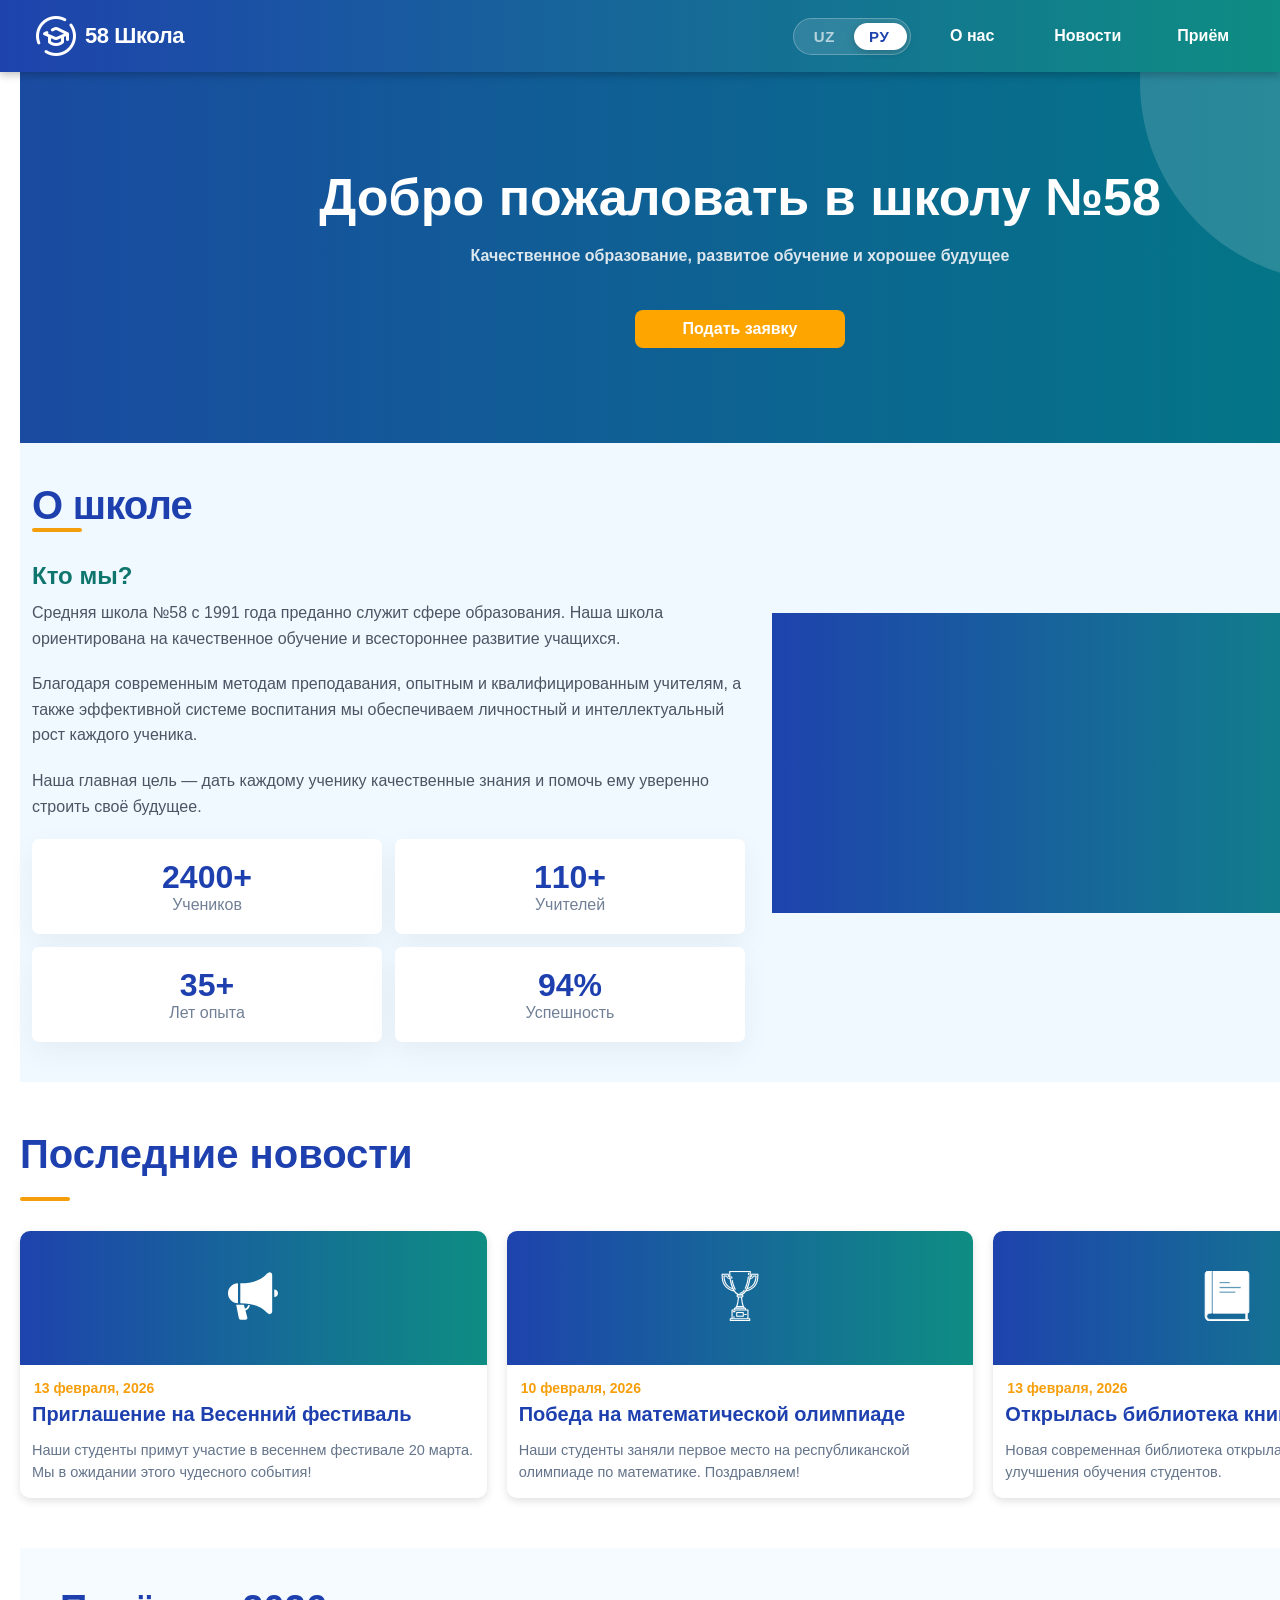
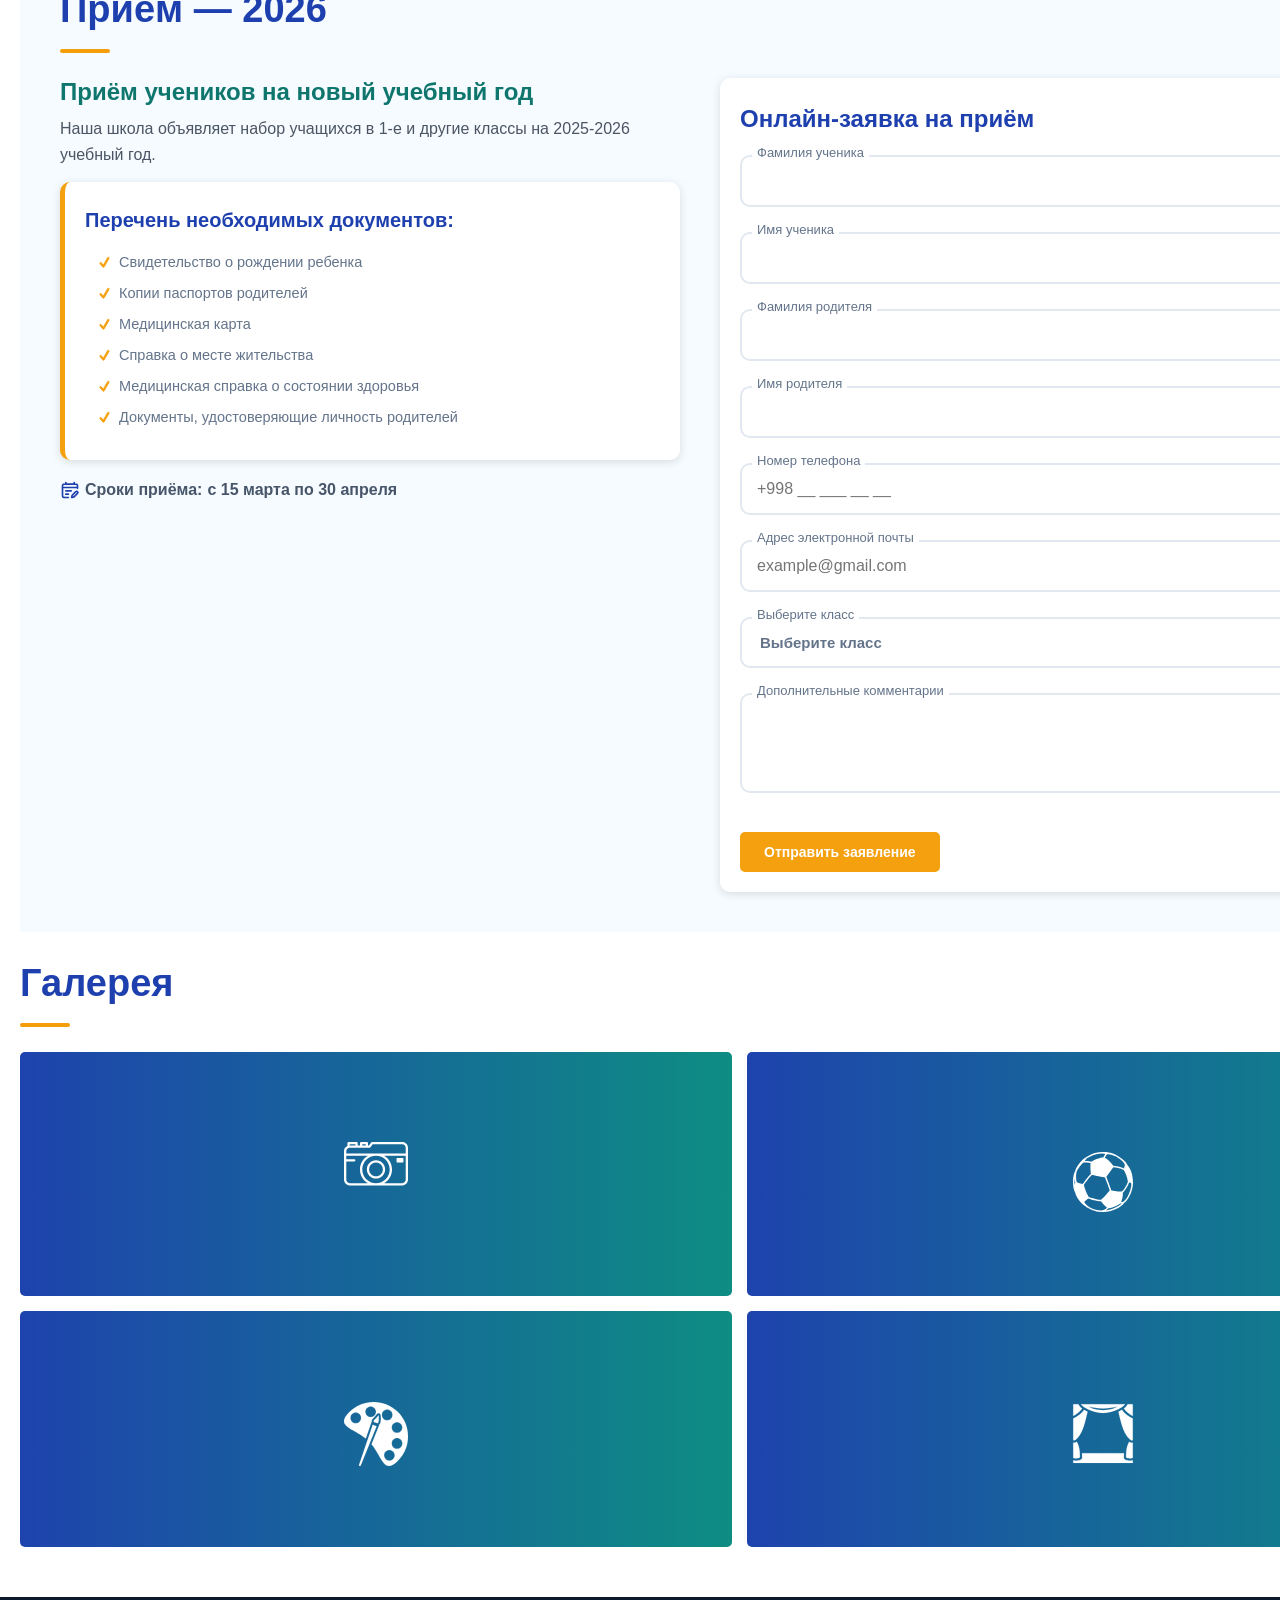
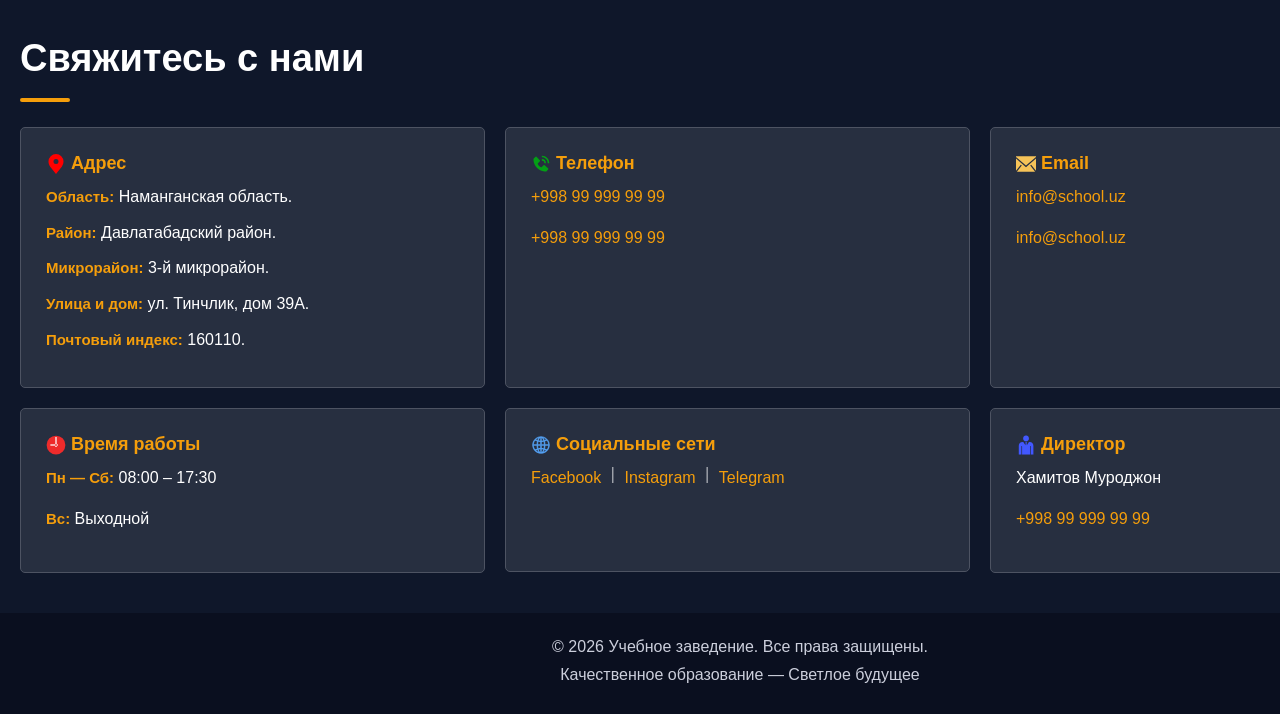
==== commit ef109f60: "pachti toliq buldi" ====
--- a/index.html
+++ b/index.html
@@ -36,7 +36,7 @@
                     </button>
                     <nav id="main-nav" aria-label="Главное меню">
                         <ul class="header_list">
-                            <li><a class="header__link" href="#">О нас</a></li>
+                            <li><a class="header__link" href="./index-kushimcha-ru.html">О нас</a></li>
                             <li><a class="header__link" href="#news">Новости</a></li>
                             <li><a class="header__link" href="#reception">Приём</a></li>
                             <li><a class="header__link" href="#photo">Галерея</a></li>
@@ -76,19 +76,19 @@
                         <p class="school_text">Наша главная цель — дать каждому ученику качественные знания и помочь ему уверенно строить своё будущее.</p>
                         <ul class="school__list">
                             <li class="school__item">
-                                <strong class="school__strong">1200+</strong>
+                                <strong class="school__strong">2400+</strong>
                                 <p class="school__desc">Учеников</p>
                             </li>
                             <li class="school__item">
-                                <strong class="school__strong">85+</strong>
+                                <strong class="school__strong">110+</strong>
                                 <p class="school__desc">Учителей</p>
                             </li>
                             <li class="school__item">
-                                <strong class="school__strong">78+</strong>
+                                <strong class="school__strong">35+</strong>
                                 <p class="school__desc">Лет опыта</p>
                             </li>
                             <li class="school__item">
-                                <strong class="school__strong">91%</strong>
+                                <strong class="school__strong">94%</strong>
                                 <p class="school__desc">Успешность</p>
                             </li>
                         </ul>
@@ -220,8 +220,8 @@
                 <div class="photo__list">
                     <a class="photo__link2" href="#" aria-label="Галерея 1"><img src="./img/camera.svg" alt="" loading="lazy"></a>
                     <a class="photo__link" href="#" aria-label="Галерея 2"><img src="./img/ball.svg" alt="" loading="lazy"></a>
-                    <a class="photo__link" href="#" aria-label="Галерея 3"><img src="./img/art.svg" alt="" loading="lazy"></a>
-                    <a class="photo__link" href="#" aria-label="Галерея 4"><img src="./img/curtains.svg" alt="" loading="lazy"></a>
+                    <a class="photo__link1" href="#" aria-label="Галерея 3"><img src="./img/art.svg" alt="" loading="lazy"></a>
+                    <a class="photo__link1" href="#" aria-label="Галерея 4"><img src="./img/curtains.svg" alt="" loading="lazy"></a>
                 </div>
             </div>
         </section>
@@ -254,7 +254,7 @@
                     </li>
                     <li class="connection__item">
                         <h3 class="connection__title4">Время работы</h3>
-                        <p class="connection__desc"><strong class="connection__strong">Пн — Сб:</strong> 08:00 – 16:00</p>
+                        <p class="connection__desc"><strong class="connection__strong">Пн — Сб:</strong> 08:00 – 17:30</p>
                         <p class="connection__desc"><strong class="connection__strong">Вс:</strong> Выходной</p>
                     </li>
                     <li class="connection__item">
@@ -275,7 +275,6 @@
                 </ul>
             </div>
         </section>
-
     </main>
 
     <!-- ===== FOOTER ===== -->
--- a/style.css
+++ b/style.css
@@ -621,7 +621,19 @@
 .photo__link {
     border-radius: 5px;
     text-align: center;
-    padding: 80px 60px 70px;
+    padding: 85px 65px 70px;
+    width: 712px;
+    background: linear-gradient(to right, #1E43AD, #0e8d83);
+    display: flex;
+    align-items: center;
+    justify-content: center;
+}
+
+
+.photo__link1 {
+    border-radius: 5px;
+    text-align: center;
+    padding: 91px 80px 81px;
     width: 712px;
     background: linear-gradient(to right, #1E43AD, #0e8d83);
     display: flex;
--- a/style.css
+++ b/style.css
@@ -621,7 +621,19 @@
 .photo__link {
     border-radius: 5px;
     text-align: center;
-    padding: 80px 60px 70px;
+    padding: 85px 65px 70px;
+    width: 712px;
+    background: linear-gradient(to right, #1E43AD, #0e8d83);
+    display: flex;
+    align-items: center;
+    justify-content: center;
+}
+
+
+.photo__link1 {
+    border-radius: 5px;
+    text-align: center;
+    padding: 91px 80px 81px;
     width: 712px;
     background: linear-gradient(to right, #1E43AD, #0e8d83);
     display: flex;
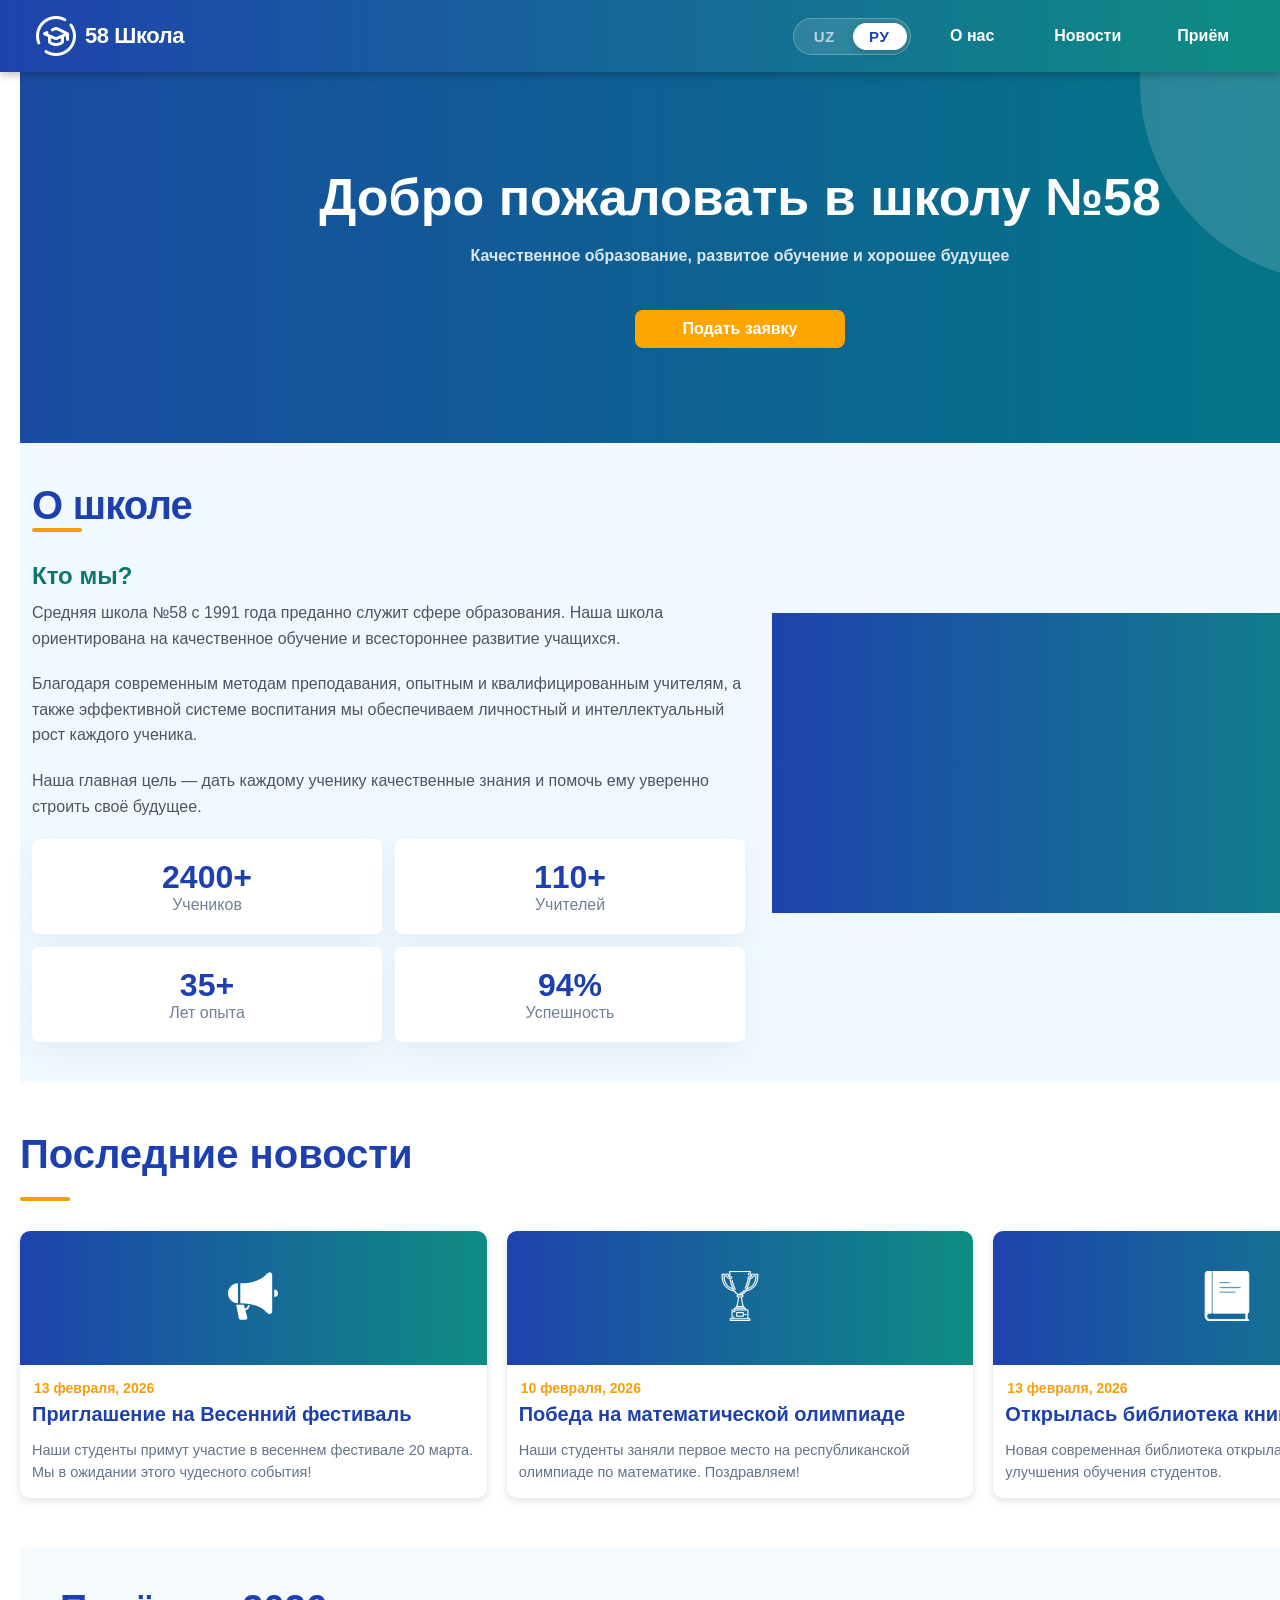
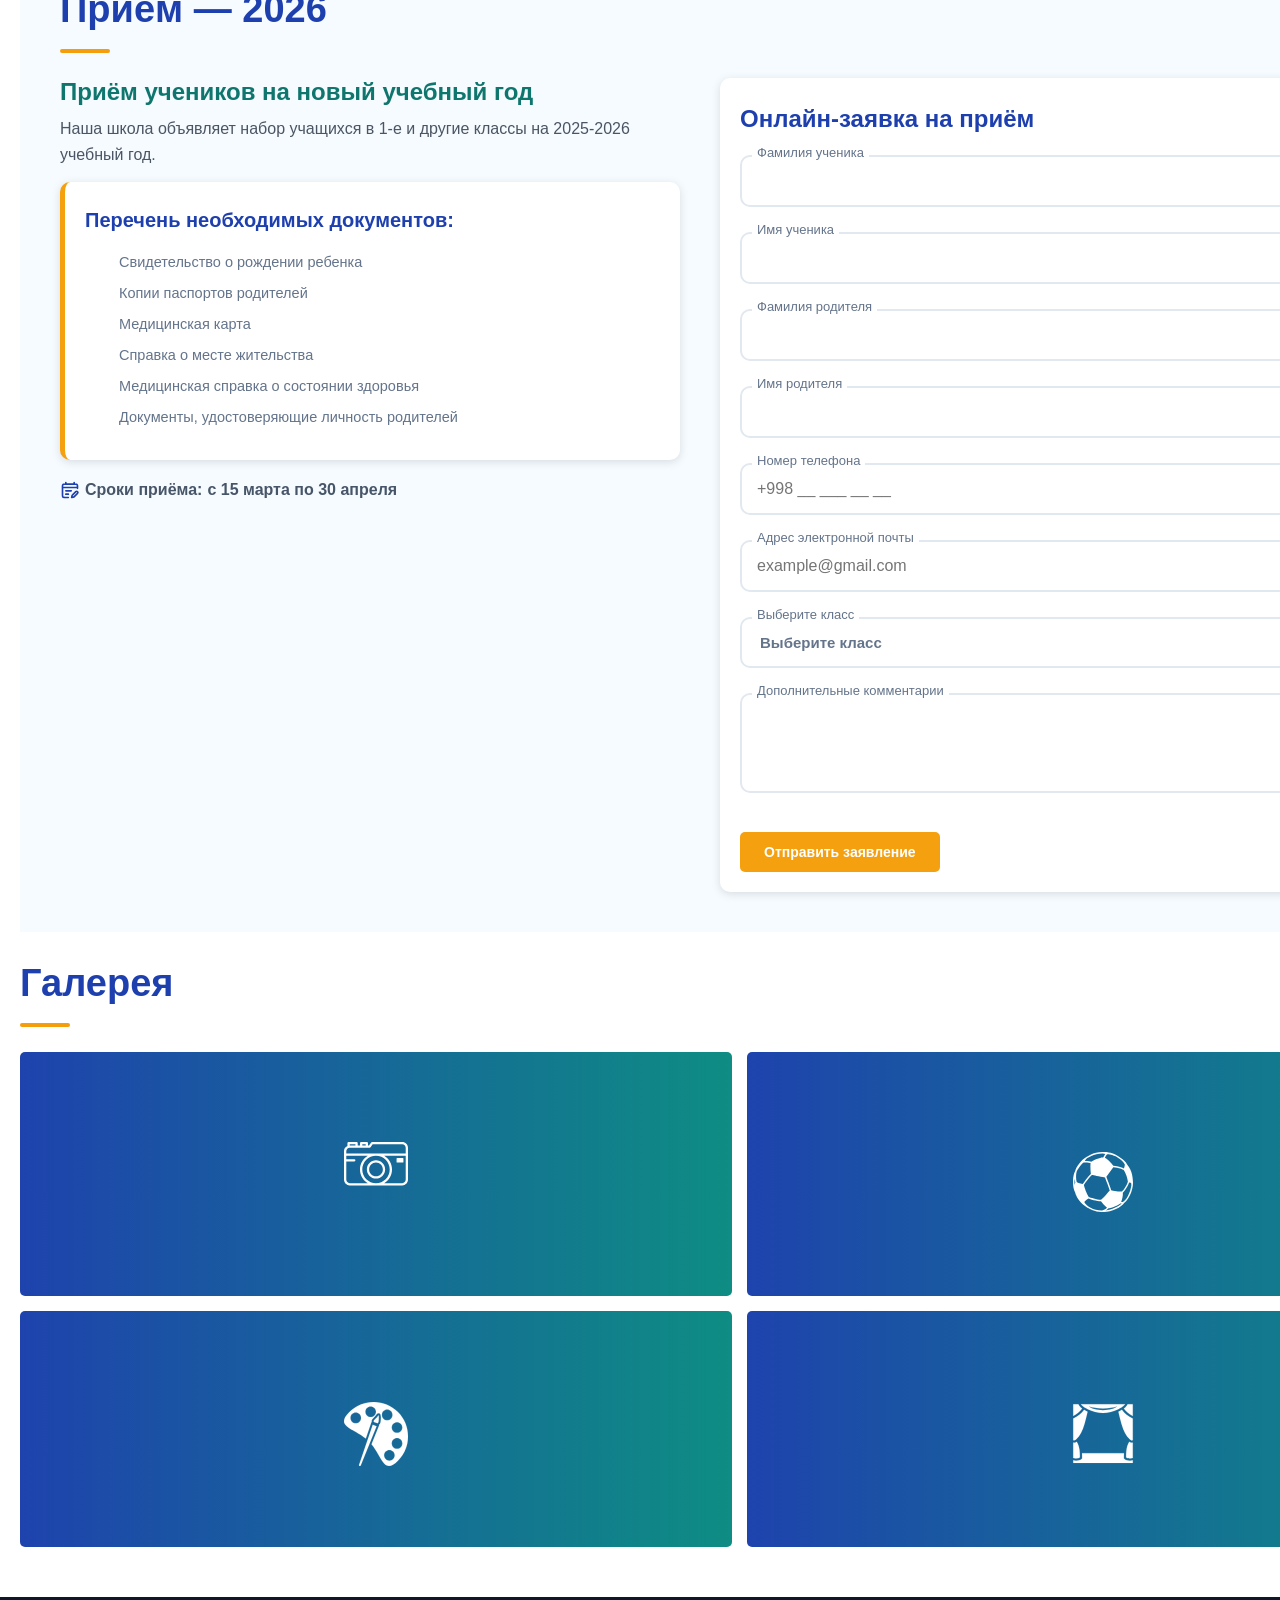
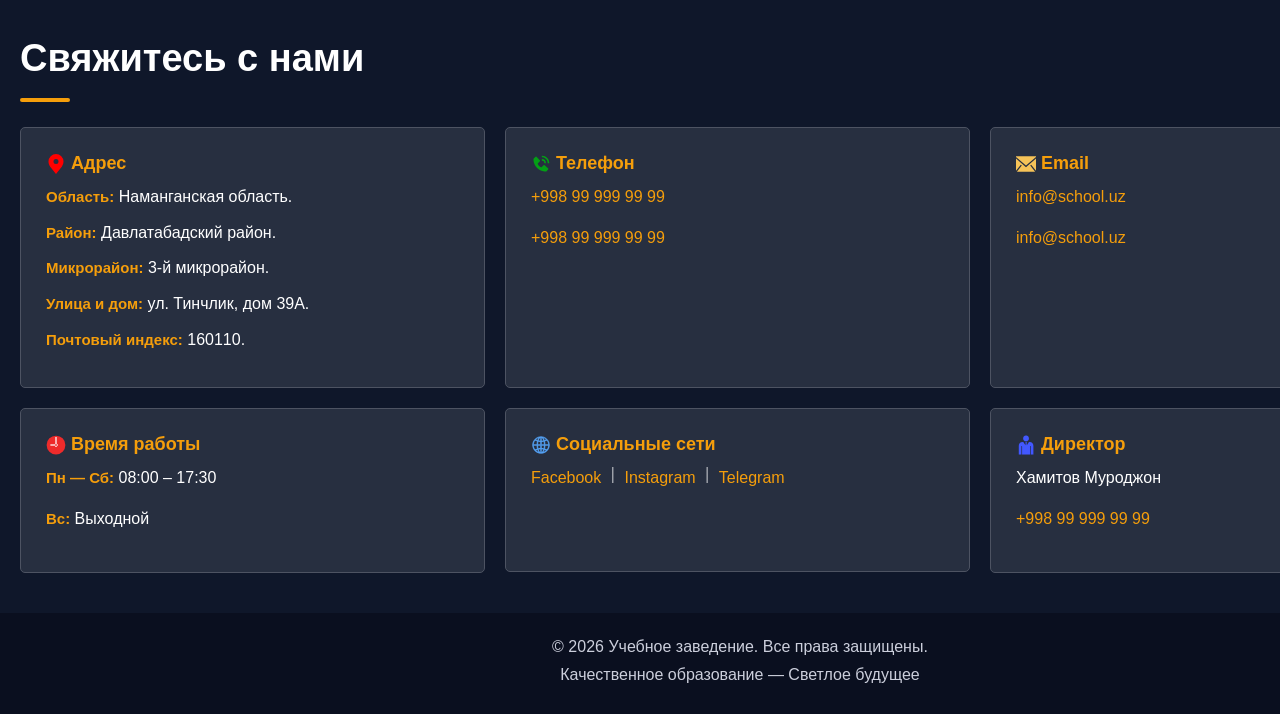
==== commit 3b4e4ccb: "papka qilindi" ====
--- a/index.html
+++ b/index.html
@@ -6,9 +6,9 @@
     <meta name="description" content="Школа №58 — Наманганская область, Давлатабадский район">
     <meta name="viewport" content="width=device-width, initial-scale=1.0">
     <title>58-Школа</title>
-    <link rel="preload" href="./style.css" as="style">
-    <link rel="stylesheet" href="./style.css">
-    <link rel="stylesheet" href="./main.css">
+    <link rel="preload" href="./style/style.css" as="style">
+    <link rel="stylesheet" href="./style/style.css">
+    <link rel="stylesheet" href="./style/main.css">
 
 </head>
 
@@ -22,7 +22,7 @@
                 <div class="header__right">
                     <div class="lang-switcher" id="langSwitcher">
                         <div class="lang-switcher__indicator" id="langIndicator"></div>
-                        <button class="lang-btn" id="btn-uz" aria-label="O'zbek tili" onclick="window.location.href='index-uz.html'">
+                        <button class="lang-btn" id="btn-uz" aria-label="O'zbek tili" onclick="window.location.href='pages/index-uz.html'">
                             <span class="flag">UZ</span>
                         </button>
                         <button class="lang-btn active" id="btn-ru" aria-label="Русский язык">
@@ -36,7 +36,7 @@
                     </button>
                     <nav id="main-nav" aria-label="Главное меню">
                         <ul class="header_list">
-                            <li><a class="header__link" href="./index-kushimcha-ru.html">О нас</a></li>
+                            <li><a class="header__link" href="./pages/index-kushimcha-ru.html">О нас</a></li>
                             <li><a class="header__link" href="#news">Новости</a></li>
                             <li><a class="header__link" href="#reception">Приём</a></li>
                             <li><a class="header__link" href="#photo">Галерея</a></li>
@@ -158,11 +158,11 @@
                     </div>
 
                     <div>
-                        <form class="form" action="#" novalidate>
+                        <form class="form">
                             <h3 class="reception__title4">Онлайн-заявка на приём</h3>
                             <div class="reception__row">
                                 <label class="reception__label" for="stuLastName">Фамилия ученика</label>
-                                <input class="reception__input" id="stuLastName" type="text" required autocomplete="family-name">
+                                <input class="reception__input" id="stuLastName" type="text" required >
                             </div>
                             <div class="reception__row">
                                 <label class="reception__label" for="stuFirstName">Имя ученика</label>
--- a/style/style.css
+++ b/style/style.css
@@ -0,0 +1,1194 @@
+/* poppins-regular - latin */
+@font-face {
+    font-display: swap;
+    font-family: 'Poppins';
+    font-style: normal;
+    font-weight: 400;
+    src: url('../fonts/poppins-v24-latin-regular.woff2') format('woff2');
+}
+
+@font-face {
+    font-display: swap;
+    font-family: 'Poppins';
+    font-style: normal;
+    font-weight: 600;
+    src: url('../fonts/poppins-v24-latin-600.woff2') format('woff2');
+}
+
+@font-face {
+    font-display: swap;
+    font-family: 'Poppins';
+    font-style: normal;
+    font-weight: 700;
+    src: url('../fonts/poppins-v24-latin-700.woff2') format('woff2');
+}
+
+* {
+    box-sizing: border-box;
+}
+
+body {
+    margin: 0;
+    background-color: white;
+}
+
+.container {
+    padding: 0 20px;
+    margin: 0 auto;
+    width: 1480px;
+}
+
+h1,
+h2,
+h3,
+h4,
+h5,
+h6,
+p,
+a,
+ul,
+ol {
+    margin: 0;
+    padding: 0;
+    text-decoration: none;
+    list-style: none;
+}
+
+/* ===== HEADER ===== */
+.header {
+    padding: 12px;
+    position: sticky;
+    top: 0;
+    z-index: 10;
+    box-shadow: rgba(0, 0, 0, 0.24) 0px 3px 8px;
+    background: linear-gradient(to right, #1E43AD, #0e8d83);
+}
+
+.header__wrapper {
+    display: flex;
+    align-items: center;
+    justify-content: space-between;
+}
+
+.header__right {
+    display: flex;
+    align-items: center;
+    gap: 24px;
+}
+
+.header_list {
+    display: flex;
+    gap: 40px;
+    align-items: center;
+}
+
+.header__strong {
+    font-family: 'Poppins', sans-serif;
+    font-weight: 700;
+    font-size: 22px;
+    line-height: 1.2;
+    letter-spacing: -0.02em;
+    color: #FFFFFF;
+    display: flex;
+    align-items: center;
+}
+
+.header__strong::before {
+    display: block;
+    content: "";
+    width: 48px;
+    height: 48px;
+    margin-right: 5px;
+    background-image: url(../img/logo.png);
+    background-size: cover;
+}
+
+.header__link {
+    font-family: 'Poppins', sans-serif;
+    font-size: 16px;
+    font-weight: 600;
+    color: white;
+}
+
+.header__link:hover {
+    opacity: 0.7;
+    transition: 0.5s;
+}
+
+/* ===== LANGUAGE SWITCHER ===== */
+.lang-switcher {
+    display: flex;
+    align-items: center;
+    background: rgba(255, 255, 255, 0.12);
+    border: 1px solid rgba(255, 255, 255, 0.25);
+    border-radius: 50px;
+    padding: 4px;
+    gap: 2px;
+    position: relative;
+    backdrop-filter: blur(10px);
+}
+
+.lang-switcher__indicator {
+    position: absolute;
+    top: 4px;
+    height: calc(100% - 8px);
+    background: white;
+    border-radius: 50px;
+    transition: left 0.35s cubic-bezier(0.34, 1.56, 0.64, 1),
+        width 0.35s cubic-bezier(0.34, 1.56, 0.64, 1);
+    box-shadow: 0 2px 8px rgba(0, 0, 0, 0.2);
+    z-index: 0;
+}
+
+.lang-btn {
+    position: relative;
+    z-index: 1;
+    background: none;
+    border: none;
+    cursor: pointer;
+    padding: 6px 16px;
+    border-radius: 50px;
+    font-family: 'Poppins', sans-serif;
+    font-size: 13px;
+    font-weight: 700;
+    letter-spacing: 0.05em;
+    color: rgba(255, 255, 255, 0.65);
+    transition: color 0.25s ease;
+    display: flex;
+    align-items: center;
+    gap: 5px;
+    white-space: nowrap;
+    -webkit-tap-highlight-color: transparent;
+}
+
+.lang-btn.active {
+    background-color: white;
+    color: #1E43AD;
+}
+
+.lang-btn .flag {
+    font-size: 15px;
+    line-height: 1;
+}
+
+.lang-btn:hover:not(.active) {
+    color: rgba(255, 255, 255, 0.9);
+}
+
+/* ===== HERO ===== */
+.hero {
+    position: relative;
+    overflow: hidden;
+}
+
+.hero::after {
+    content: "";
+    position: absolute;
+    width: 400px;
+    height: 400px;
+    background: rgba(255, 255, 255, 0.15);
+    border-radius: 50%;
+    top: -190px;
+    right: calc(50% + -900px);
+}
+
+.hero__wrapper {
+    padding: 95px 0;
+    background: linear-gradient(90deg, #1A4BA1 0%, #007B83 100%);
+}
+
+.hero__inner {
+    display: flex;
+    align-items: center;
+    justify-content: center;
+    flex-direction: column;
+    text-align: center;
+}
+
+.hero__title {
+    font-family: 'Poppins', sans-serif;
+    font-weight: 700;
+    font-size: 52px;
+    color: #FFFFFF;
+    margin-bottom: 20px;
+}
+
+.hero__text {
+    font-family: 'Poppins', sans-serif;
+    font-weight: 600;
+    font-size: 16px;
+    color: #DCE7ED;
+    margin-bottom: 45px;
+}
+
+.hero__link {
+    display: block;
+    color: white;
+    width: 210px;
+    padding: 10px;
+    text-align: center;
+    font-family: 'Poppins', sans-serif;
+    font-weight: 600;
+    font-size: 16px;
+    background-color: #FFA500;
+    border-radius: 8px;
+    transition: 0.3s;
+}
+
+.hero__link:hover {
+    transform: translateY(-1px);
+    box-shadow: 0 10px 15px rgba(0, 0, 0, 0.2);
+}
+
+/* ===== SCHOOL ===== */
+.school__wrapper {
+    display: flex;
+    align-items: center;
+    background-color: #F0F9FF;
+    padding: 40px 12px;
+    gap: 20px;
+}
+
+.school__inner {
+    width: 720px;
+}
+
+.school__title {
+    font-family: 'Poppins', sans-serif;
+    font-weight: 700;
+    font-size: 40px;
+    letter-spacing: -0.02em;
+    color: #1E40AF;
+}
+
+.school__span {
+    display: block;
+    width: 50px;
+    border-radius: 5px;
+    height: 4px;
+    background-color: #F59E0B;
+    margin-bottom: 30px;
+}
+
+.school__title2 {
+    font-family: 'Poppins', sans-serif;
+    font-weight: 600;
+    font-size: 24px;
+    color: #0F766E;
+    margin-bottom: 10px;
+}
+
+.school_text {
+    font-family: 'Poppins', sans-serif;
+    font-weight: 400;
+    font-size: 16px;
+    line-height: 1.6;
+    color: #4b5563;
+    margin-bottom: 20px;
+}
+
+.school__list {
+    display: flex;
+    align-items: center;
+    flex-wrap: wrap;
+    gap: 13px;
+}
+
+.school__item {
+    border-radius: 7px;
+    padding: 20px 0;
+    text-align: center;
+    width: 350px;
+    background-color: white;
+    box-shadow: 0px 10px 30px rgba(0, 0, 0, 0.05);
+}
+
+.school__strong {
+    font-family: 'Poppins', sans-serif;
+    color: #1E40AF;
+    font-size: 32px;
+    font-weight: 700;
+    margin-bottom: 8px;
+}
+
+.school__desc {
+    font-family: 'Poppins', sans-serif;
+    color: #718096;
+    font-size: 16px;
+    font-weight: 400;
+}
+
+.school__box {
+    width: 650px;
+    flex-shrink: 0;
+    background: linear-gradient(to right, #1E43AD, #0e8d83);
+    height: 300px;
+}
+
+/* ===== NEWS ===== */
+.news {
+    padding: 50px 0;
+}
+
+.news__title {
+    font-family: 'Poppins', sans-serif;
+    font-size: 40px;
+    font-weight: 700;
+    margin-bottom: 20px;
+    color: #1E40AF;
+}
+
+.news__span {
+    display: block;
+    width: 50px;
+    border-radius: 5px;
+    height: 4px;
+    background-color: #F59E0B;
+    margin-bottom: 30px;
+}
+
+.news__list {
+    display: flex;
+    gap: 20px;
+    align-items: stretch;
+}
+
+.news__item {
+    border-radius: 10px;
+    width: 500px;
+    background-color: white;
+    box-shadow: rgba(0, 0, 0, 0.12) 0px 3px 8px;
+    transition: 0.5s;
+}
+
+.news__item:hover {
+    transform: translateY(-2px);
+    box-shadow: rgba(0, 0, 0, 0.45) 0px 5px 15px;
+}
+
+.news__inner {
+    border-top-left-radius: 10px;
+    border-top-right-radius: 10px;
+    padding: 40px;
+    text-align: center;
+    margin-bottom: 15px;
+    background: linear-gradient(to right, #1E43AD, #0e8d83);
+}
+
+.news__strong {
+    font-family: 'Poppins', sans-serif;
+    font-size: 14px;
+    font-weight: 700;
+    margin-left: 14px;
+    color: #F69E0B;
+    display: block;
+}
+
+.news__title2 {
+    font-family: 'Poppins', sans-serif;
+    font-size: 20px;
+    font-weight: 700;
+    margin-left: 12px;
+    margin-bottom: 13px;
+    margin-top: 7px;
+    color: #1E40AF;
+}
+
+.news__text {
+    font-family: 'Poppins', sans-serif;
+    line-height: 22px;
+    font-size: 14.5px;
+    font-weight: 400;
+    margin-left: 12px;
+    margin-bottom: 15px;
+    color: #64748B;
+}
+
+/* ===== RECEPTION ===== */
+.reception__wrapper {
+    padding: 40px;
+    display: flex;
+    gap: 40px;
+    background-color: #F5FBFF;
+}
+
+.reception__box {
+    width: 700px;
+}
+
+.reception__title {
+    font-family: 'Poppins', sans-serif;
+    font-size: 38px;
+    font-weight: 700;
+    margin-bottom: 18px;
+    color: #1E40AF;
+}
+
+.reception__span {
+    display: block;
+    width: 50px;
+    border-radius: 5px;
+    height: 4px;
+    background-color: #F59E0B;
+    margin-bottom: 25px;
+}
+
+.reception__title2 {
+    font-family: 'Poppins', sans-serif;
+    font-weight: 600;
+    font-size: 24px;
+    color: #0F766E;
+    margin-bottom: 10px;
+}
+
+.reception__text {
+    font-family: 'Poppins', sans-serif;
+    font-weight: 400;
+    font-size: 16px;
+    line-height: 1.6;
+    color: #4b5563;
+    margin-bottom: 15px;
+}
+
+.reception__inner {
+    background-color: white;
+    border-radius: 10px;
+    border-left: 5px solid #F5A00F;
+    padding: 20px;
+    box-shadow: rgba(99, 99, 99, 0.2) 0px 2px 8px 0px;
+}
+
+.reception__title3 {
+    font-family: 'Poppins', sans-serif;
+    font-size: 20px;
+    font-weight: 700;
+    margin-bottom: 22px;
+    margin-top: 7px;
+    color: #1E40AF;
+}
+
+.reception__item {
+    display: flex;
+    align-items: center;
+    font-family: 'Poppins', sans-serif;
+    font-size: 14.5px;
+    font-weight: 400;
+    margin-left: 12px;
+    margin-bottom: 15px;
+    color: #64748B;
+}
+
+.reception__item::before {
+    display: block;
+    content: "";
+    width: 15px;
+    height: 15px;
+    background-size: cover;
+    margin-right: 7px;
+    background-image: url(./img/checkmark.svg);
+}
+
+.reception__desc {
+    display: flex;
+    align-items: center;
+    font-family: 'Poppins', sans-serif;
+    font-size: 16px;
+    font-weight: 700;
+    margin-top: 20px;
+    color: #475569;
+}
+
+.reception__desc::before {
+    display: block;
+    content: "";
+    width: 20px;
+    height: 20px;
+    background-size: cover;
+    margin-right: 5px;
+    background-image: url(../img/calendar.svg);
+}
+
+.reception__strong {
+    margin-right: 5px;
+    color: #475569;
+}
+
+.form {
+    padding: 20px;
+    background-color: white;
+    box-shadow: rgba(99, 99, 99, 0.2) 0px 2px 8px 0px;
+    width: 700px;
+    margin-top: 90px;
+    border-radius: 10px;
+}
+
+.reception__title4 {
+    font-family: 'Poppins', sans-serif;
+    font-size: 24px;
+    font-weight: 700;
+    margin-bottom: 22px;
+    margin-top: 7px;
+    color: #1E40AF;
+}
+
+.reception__row {
+    position: relative;
+    margin-bottom: 25px;
+}
+
+.reception__label {
+    position: absolute;
+    top: -10px;
+    left: 12px;
+    background-color: #ffffff;
+    padding: 0 5px;
+    font-size: 13px;
+    color: #64748B;
+    font-weight: 500;
+    z-index: 1;
+    font-family: 'Poppins', sans-serif;
+}
+
+.reception__input {
+    width: 100%;
+    padding: 15px;
+    border: 2px solid #E2E8F0;
+    border-radius: 10px;
+    font-size: 16px;
+    font-family: 'Poppins', sans-serif;
+    background: transparent;
+    outline: none;
+    transition: 0.3s;
+}
+
+.reception__input:focus {
+    border-color: #3B82F6;
+}
+
+.reception__textarea {
+    width: 100%;
+    padding: 10px;
+    height: 100px;
+    border-radius: 10px;
+    border: 2px solid #E2E8F0;
+    outline: none;
+    font-family: 'Poppins', sans-serif;
+    font-size: 15px;
+    transition: 0.3s;
+    resize: vertical;
+}
+
+.reception__textarea:focus {
+    border-color: #3B82F6;
+}
+
+.reception__select {
+    width: 100%;
+    padding: 14px;
+    border: 2px solid #E2E8F0;
+    border-radius: 10px;
+    outline: none;
+    font-family: 'Poppins', sans-serif;
+    font-weight: 600;
+    font-size: 15px;
+    color: #64748B;
+    background: white;
+    transition: 0.3s;
+}
+
+.reception__select:focus {
+    border-color: #3B82F6;
+}
+
+.reception__option {
+    font-family: 'Poppins', sans-serif;
+    font-weight: 600;
+    font-size: 14px;
+}
+
+.reception__btn {
+    font-family: 'Poppins', sans-serif;
+    font-size: 14px;
+    font-weight: 600;
+    padding: 12px 24px;
+    outline: none;
+    background-color: #F5A00F;
+    border-radius: 5px;
+    color: white;
+    border: none;
+    margin-top: 10px;
+    cursor: pointer;
+    transition: 0.3s;
+}
+
+.reception__btn:hover {
+    background-color: #e09000;
+    transform: translateY(-1px);
+}
+
+/* ===== PHOTO ===== */
+.photo {
+    padding-top: 30px;
+    padding-bottom: 50px;
+}
+
+.photo__title {
+    font-family: 'Poppins', sans-serif;
+    font-size: 38px;
+    font-weight: 700;
+    margin-bottom: 18px;
+    color: #1E40AF;
+}
+
+.photo__span {
+    display: block;
+    width: 50px;
+    border-radius: 5px;
+    height: 4px;
+    background-color: #F59E0B;
+    margin-bottom: 25px;
+}
+
+.photo__list {
+    display: flex;
+    flex-wrap: wrap;
+    gap: 15px;
+}
+
+.photo__link2 {
+    border-radius: 5px;
+    text-align: center;
+    padding: 90px 60px;
+    width: 712px;
+    background: linear-gradient(to right, #1E43AD, #0e8d83);
+    display: flex;
+    align-items: center;
+    justify-content: center;
+}
+
+.photo__link {
+    border-radius: 5px;
+    text-align: center;
+    padding: 85px 65px 70px;
+    width: 712px;
+    background: linear-gradient(to right, #1E43AD, #0e8d83);
+    display: flex;
+    align-items: center;
+    justify-content: center;
+}
+
+
+.photo__link1 {
+    border-radius: 5px;
+    text-align: center;
+    padding: 91px 80px 81px;
+    width: 712px;
+    background: linear-gradient(to right, #1E43AD, #0e8d83);
+    display: flex;
+    align-items: center;
+    justify-content: center;
+}
+
+/* ===== CONNECTION ===== */
+.connection {
+    background-color: #0F172A;
+    padding: 40px 0;
+}
+
+.connection__title {
+    font-family: 'Poppins', sans-serif;
+    font-size: 38px;
+    font-weight: 700;
+    margin-bottom: 18px;
+    color: white;
+}
+
+.connection__span {
+    display: block;
+    width: 50px;
+    border-radius: 5px;
+    height: 4px;
+    background-color: #F59E0B;
+    margin-bottom: 25px;
+}
+
+.connection__list {
+    display: flex;
+    align-items: start;
+    flex-wrap: wrap;
+    gap: 20px;
+}
+
+.connection__item {
+    border: 1px solid #4D5362;
+    border-radius: 5px;
+    padding: 25px;
+    width: 465px;
+    background-color: #272F40;
+}
+
+.connection__item:nth-child(2) {
+    padding-bottom: 122px;
+}
+
+.connection__item:nth-child(3) {
+    padding-bottom: 122px;
+}
+
+.connection__item:nth-child(5) {
+    padding-bottom: 65px;
+}
+
+.connection__title1,
+.connection__title2,
+.connection__title3,
+.connection__title4,
+.connection__title5,
+.connection__title6 {
+    display: flex;
+    align-items: center;
+    font-family: 'Poppins', sans-serif;
+    font-weight: 600;
+    font-size: 18px;
+    margin-bottom: 10px;
+    color: #F59E0B;
+}
+
+.connection__title1::before {
+    display: block;
+    width: 20px;
+    height: 20px;
+    content: "";
+    background-size: cover;
+    margin-right: 5px;
+    background-image: url(../img/map.svg);
+}
+
+.connection__title2::before {
+    display: block;
+    width: 20px;
+    height: 20px;
+    content: "";
+    background-size: cover;
+    margin-right: 5px;
+    background-image: url(../img/tel.svg);
+}
+
+.connection__title3::before {
+    display: block;
+    width: 20px;
+    height: 20px;
+    content: "";
+    background-size: cover;
+    margin-right: 5px;
+    background-image: url(../img/email.svg);
+}
+
+.connection__title4::before {
+    display: block;
+    width: 20px;
+    height: 20px;
+    content: "";
+    background-size: cover;
+    margin-right: 5px;
+    background-image: url(../img/oclock.svg);
+}
+
+.connection__title5::before {
+    display: block;
+    width: 20px;
+    height: 20px;
+    content: "";
+    background-size: cover;
+    margin-right: 5px;
+    background-image: url(../img/global.svg);
+}
+
+.connection__title6::before {
+    display: block;
+    width: 20px;
+    height: 20px;
+    content: "";
+    background-size: cover;
+    margin-right: 5px;
+    background-image: url(../img/director.svg);
+}
+
+.connection__strong {
+    font-family: 'Poppins', sans-serif;
+    font-weight: 600;
+    font-size: 15px;
+    color: #F59E0B;
+}
+
+.connection__item2 {
+    font-family: 'Poppins', sans-serif;
+    font-weight: 400;
+    font-size: 16px;
+    line-height: 1.6;
+    color: #fff;
+    margin-bottom: 10px;
+}
+
+.connection__link {
+    display: block;
+    font-family: 'Poppins', sans-serif;
+    font-weight: 400;
+    font-size: 16px;
+    line-height: 1.6;
+    color: #F59E0B;
+    margin-bottom: 15px;
+}
+
+.connection__link:hover{
+    text-decoration: underline;
+}
+
+.connection__holder {
+    display: flex;
+    align-items: start;
+    gap: 10px;
+}
+
+.connection__text {
+    color: white;
+}
+
+.connection__desc {
+    font-family: 'Poppins', sans-serif;
+    font-weight: 400;
+    font-size: 16px;
+    line-height: 1.6;
+    color: #fff;
+    margin-bottom: 15px;
+    display: block;
+}
+
+/* ===== FOOTER ===== */
+.footer {
+    padding-top: 25px;
+    padding-bottom: 20px;
+    background-color: #0A0F1F;
+}
+
+.footer__wrapper {
+    text-align: center;
+}
+
+.footer__text {
+    font-family: 'Poppins', sans-serif;
+    font-weight: 400;
+    font-size: 16px;
+    margin-bottom: 10px;
+    color: #cccfdc;
+}
+
+/* ===== HAMBURGER ===== */
+.hamburger {
+    display: none;
+    flex-direction: column;
+    gap: 5px;
+    cursor: pointer;
+    background: none;
+    border: none;
+    padding: 5px;
+}
+
+.hamburger span {
+    display: block;
+    width: 25px;
+    height: 3px;
+    background-color: white;
+    border-radius: 3px;
+    transition: 0.3s;
+}
+
+.nav-open .hamburger span:nth-child(1) {
+    transform: rotate(45deg) translate(5px, 6px);
+}
+
+.nav-open .hamburger span:nth-child(2) {
+    opacity: 0;
+}
+
+.nav-open .hamburger span:nth-child(3) {
+    transform: rotate(-45deg) translate(5px, -6px);
+}
+
+/* ===== TABLET ===== */
+@media (max-width: 1024px) {
+    .container {
+        width: 100%;
+    }
+
+    .hero__title {
+        font-size: 40px;
+    }
+
+    .school__wrapper {
+        flex-direction: column;
+        align-items: flex-start;
+    }
+
+    .school__inner {
+        width: 100%;
+    }
+
+    .school__box {
+        width: 100%;
+        height: 220px;
+    }
+
+    .school__item {
+        width: calc(50% - 7px);
+    }
+
+    .news__list {
+        flex-wrap: wrap;
+    }
+
+    .news__item {
+        width: calc(50% - 10px);
+        flex: 1 1 calc(50% - 10px);
+    }
+
+    .reception__wrapper {
+        flex-direction: column;
+    }
+
+    .reception__box {
+        width: 100%;
+    }
+
+    .form {
+        width: 100%;
+        margin-top: 0;
+    }
+
+    .photo__link2,
+    .photo__link {
+        width: calc(50% - 8px);
+        flex: 1 1 calc(50% - 8px);
+        padding: 50px 20px;
+    }
+
+    .connection__item {
+        width: calc(50% - 10px);
+        flex: 1 1 calc(50% - 10px);
+    }
+
+    .connection__item:nth-child(2),
+    .connection__item:nth-child(3),
+    .connection__item:nth-child(5) {
+        padding-bottom: 25px;
+    }
+}
+
+/* ===== MOBILE ===== */
+@media (max-width: 768px) {
+    .hamburger {
+        display: flex;
+    }
+
+    .header nav {
+        display: none;
+        position: absolute;
+        top: 100%;
+        left: 0;
+        width: 100%;
+        background: linear-gradient(to right, #1E43AD, #0e8d83);
+        padding: 10px 20px 15px;
+        box-shadow: 0 4px 10px rgba(0, 0, 0, 0.2);
+        z-index: 100;
+    }
+
+    .header nav.open {
+        display: block;
+    }
+
+    .header nav.open .header_list {
+        display: flex;
+        gap: 30px;
+    }
+
+    .header__wrapper {
+        flex-wrap: nowrap;
+    }
+
+    .header_list {
+        flex-direction: row;
+        align-items: center;
+        flex-wrap: wrap;
+        gap: 12px;
+        width: 100%;
+        padding-bottom: 5px;
+    }
+
+    .lang-btn {
+        padding: 6px 10px;
+        font-size: 12px;
+    }
+
+    .hero__wrapper {
+        padding: 60px 16px;
+    }
+
+    .hero__title {
+        font-size: 28px;
+        line-height: 1.3;
+    }
+
+    .hero__text {
+        font-size: 14px;
+    }
+
+    .hero__link {
+        width: 180px;
+        font-size: 14px;
+    }
+
+    .school__wrapper {
+        padding: 30px 16px;
+        flex-direction: column;
+    }
+
+    .school__title {
+        font-size: 28px;
+    }
+
+    .school__title2 {
+        font-size: 18px;
+    }
+
+    .school_text {
+        font-size: 14px;
+    }
+
+    .school__item {
+        width: 100%;
+    }
+
+    .school__box {
+        display: none;
+    }
+
+    .news {
+        padding: 30px 0;
+    }
+
+    .news__title {
+        font-size: 28px;
+    }
+
+    .news__list {
+        flex-direction: column;
+    }
+
+    .news__item {
+        width: 100%;
+    }
+
+    .news__inner {
+        padding: 25px;
+    }
+
+    .reception__wrapper {
+        padding: 25px 16px;
+        flex-direction: column;
+        gap: 25px;
+    }
+
+    .reception__inner {
+        padding: 14px;
+    }
+
+    .reception__title {
+        font-size: 26px;
+    }
+
+    .reception__title2 {
+        font-size: 18px;
+    }
+
+    .reception__title3 {
+        font-size: 17px;
+    }
+
+    .reception__item::before {
+        margin-right: 10px;
+    }
+
+    .reception__title4 {
+        font-size: 19px;
+    }
+
+    .reception__btn {
+        width: 100%;
+    }
+
+    .photo__title {
+        font-size: 28px;
+    }
+
+    .photo__list {
+        flex-direction: column;
+    }
+
+    .photo__link2,
+    .photo__link,
+    .photo__link1 {
+        width: 100%;
+        padding: 50px 20px;
+    }
+
+    .connection__title {
+        font-size: 28px;
+    }
+
+    .connection__list {
+        flex-direction: column;
+    }
+
+    .connection__item,
+    .connection__item:nth-child(2),
+    .connection__item:nth-child(3),
+    .connection__item:nth-child(5) {
+        width: 100%;
+        padding: 20px;
+    }
+
+    .footer__text {
+        font-size: 13px;
+    }
+}
+
+/* ===== SMALL MOBILE ===== */
+@media (max-width: 480px) {
+    .hero__title {
+        font-size: 22px;
+    }
+
+    .school__title {
+        font-size: 24px;
+    }
+
+    .school__list {
+        flex-direction: column;
+    }
+
+    .news__title {
+        font-size: 24px;
+    }
+
+    .reception__title {
+        font-size: 22px;
+    }
+
+    .photo__title {
+        font-size: 24px;
+    }
+
+    .connection__title {
+        font-size: 24px;
+    }
+}
--- a/style/style.css
+++ b/style/style.css
@@ -0,0 +1,1194 @@
+/* poppins-regular - latin */
+@font-face {
+    font-display: swap;
+    font-family: 'Poppins';
+    font-style: normal;
+    font-weight: 400;
+    src: url('../fonts/poppins-v24-latin-regular.woff2') format('woff2');
+}
+
+@font-face {
+    font-display: swap;
+    font-family: 'Poppins';
+    font-style: normal;
+    font-weight: 600;
+    src: url('../fonts/poppins-v24-latin-600.woff2') format('woff2');
+}
+
+@font-face {
+    font-display: swap;
+    font-family: 'Poppins';
+    font-style: normal;
+    font-weight: 700;
+    src: url('../fonts/poppins-v24-latin-700.woff2') format('woff2');
+}
+
+* {
+    box-sizing: border-box;
+}
+
+body {
+    margin: 0;
+    background-color: white;
+}
+
+.container {
+    padding: 0 20px;
+    margin: 0 auto;
+    width: 1480px;
+}
+
+h1,
+h2,
+h3,
+h4,
+h5,
+h6,
+p,
+a,
+ul,
+ol {
+    margin: 0;
+    padding: 0;
+    text-decoration: none;
+    list-style: none;
+}
+
+/* ===== HEADER ===== */
+.header {
+    padding: 12px;
+    position: sticky;
+    top: 0;
+    z-index: 10;
+    box-shadow: rgba(0, 0, 0, 0.24) 0px 3px 8px;
+    background: linear-gradient(to right, #1E43AD, #0e8d83);
+}
+
+.header__wrapper {
+    display: flex;
+    align-items: center;
+    justify-content: space-between;
+}
+
+.header__right {
+    display: flex;
+    align-items: center;
+    gap: 24px;
+}
+
+.header_list {
+    display: flex;
+    gap: 40px;
+    align-items: center;
+}
+
+.header__strong {
+    font-family: 'Poppins', sans-serif;
+    font-weight: 700;
+    font-size: 22px;
+    line-height: 1.2;
+    letter-spacing: -0.02em;
+    color: #FFFFFF;
+    display: flex;
+    align-items: center;
+}
+
+.header__strong::before {
+    display: block;
+    content: "";
+    width: 48px;
+    height: 48px;
+    margin-right: 5px;
+    background-image: url(../img/logo.png);
+    background-size: cover;
+}
+
+.header__link {
+    font-family: 'Poppins', sans-serif;
+    font-size: 16px;
+    font-weight: 600;
+    color: white;
+}
+
+.header__link:hover {
+    opacity: 0.7;
+    transition: 0.5s;
+}
+
+/* ===== LANGUAGE SWITCHER ===== */
+.lang-switcher {
+    display: flex;
+    align-items: center;
+    background: rgba(255, 255, 255, 0.12);
+    border: 1px solid rgba(255, 255, 255, 0.25);
+    border-radius: 50px;
+    padding: 4px;
+    gap: 2px;
+    position: relative;
+    backdrop-filter: blur(10px);
+}
+
+.lang-switcher__indicator {
+    position: absolute;
+    top: 4px;
+    height: calc(100% - 8px);
+    background: white;
+    border-radius: 50px;
+    transition: left 0.35s cubic-bezier(0.34, 1.56, 0.64, 1),
+        width 0.35s cubic-bezier(0.34, 1.56, 0.64, 1);
+    box-shadow: 0 2px 8px rgba(0, 0, 0, 0.2);
+    z-index: 0;
+}
+
+.lang-btn {
+    position: relative;
+    z-index: 1;
+    background: none;
+    border: none;
+    cursor: pointer;
+    padding: 6px 16px;
+    border-radius: 50px;
+    font-family: 'Poppins', sans-serif;
+    font-size: 13px;
+    font-weight: 700;
+    letter-spacing: 0.05em;
+    color: rgba(255, 255, 255, 0.65);
+    transition: color 0.25s ease;
+    display: flex;
+    align-items: center;
+    gap: 5px;
+    white-space: nowrap;
+    -webkit-tap-highlight-color: transparent;
+}
+
+.lang-btn.active {
+    background-color: white;
+    color: #1E43AD;
+}
+
+.lang-btn .flag {
+    font-size: 15px;
+    line-height: 1;
+}
+
+.lang-btn:hover:not(.active) {
+    color: rgba(255, 255, 255, 0.9);
+}
+
+/* ===== HERO ===== */
+.hero {
+    position: relative;
+    overflow: hidden;
+}
+
+.hero::after {
+    content: "";
+    position: absolute;
+    width: 400px;
+    height: 400px;
+    background: rgba(255, 255, 255, 0.15);
+    border-radius: 50%;
+    top: -190px;
+    right: calc(50% + -900px);
+}
+
+.hero__wrapper {
+    padding: 95px 0;
+    background: linear-gradient(90deg, #1A4BA1 0%, #007B83 100%);
+}
+
+.hero__inner {
+    display: flex;
+    align-items: center;
+    justify-content: center;
+    flex-direction: column;
+    text-align: center;
+}
+
+.hero__title {
+    font-family: 'Poppins', sans-serif;
+    font-weight: 700;
+    font-size: 52px;
+    color: #FFFFFF;
+    margin-bottom: 20px;
+}
+
+.hero__text {
+    font-family: 'Poppins', sans-serif;
+    font-weight: 600;
+    font-size: 16px;
+    color: #DCE7ED;
+    margin-bottom: 45px;
+}
+
+.hero__link {
+    display: block;
+    color: white;
+    width: 210px;
+    padding: 10px;
+    text-align: center;
+    font-family: 'Poppins', sans-serif;
+    font-weight: 600;
+    font-size: 16px;
+    background-color: #FFA500;
+    border-radius: 8px;
+    transition: 0.3s;
+}
+
+.hero__link:hover {
+    transform: translateY(-1px);
+    box-shadow: 0 10px 15px rgba(0, 0, 0, 0.2);
+}
+
+/* ===== SCHOOL ===== */
+.school__wrapper {
+    display: flex;
+    align-items: center;
+    background-color: #F0F9FF;
+    padding: 40px 12px;
+    gap: 20px;
+}
+
+.school__inner {
+    width: 720px;
+}
+
+.school__title {
+    font-family: 'Poppins', sans-serif;
+    font-weight: 700;
+    font-size: 40px;
+    letter-spacing: -0.02em;
+    color: #1E40AF;
+}
+
+.school__span {
+    display: block;
+    width: 50px;
+    border-radius: 5px;
+    height: 4px;
+    background-color: #F59E0B;
+    margin-bottom: 30px;
+}
+
+.school__title2 {
+    font-family: 'Poppins', sans-serif;
+    font-weight: 600;
+    font-size: 24px;
+    color: #0F766E;
+    margin-bottom: 10px;
+}
+
+.school_text {
+    font-family: 'Poppins', sans-serif;
+    font-weight: 400;
+    font-size: 16px;
+    line-height: 1.6;
+    color: #4b5563;
+    margin-bottom: 20px;
+}
+
+.school__list {
+    display: flex;
+    align-items: center;
+    flex-wrap: wrap;
+    gap: 13px;
+}
+
+.school__item {
+    border-radius: 7px;
+    padding: 20px 0;
+    text-align: center;
+    width: 350px;
+    background-color: white;
+    box-shadow: 0px 10px 30px rgba(0, 0, 0, 0.05);
+}
+
+.school__strong {
+    font-family: 'Poppins', sans-serif;
+    color: #1E40AF;
+    font-size: 32px;
+    font-weight: 700;
+    margin-bottom: 8px;
+}
+
+.school__desc {
+    font-family: 'Poppins', sans-serif;
+    color: #718096;
+    font-size: 16px;
+    font-weight: 400;
+}
+
+.school__box {
+    width: 650px;
+    flex-shrink: 0;
+    background: linear-gradient(to right, #1E43AD, #0e8d83);
+    height: 300px;
+}
+
+/* ===== NEWS ===== */
+.news {
+    padding: 50px 0;
+}
+
+.news__title {
+    font-family: 'Poppins', sans-serif;
+    font-size: 40px;
+    font-weight: 700;
+    margin-bottom: 20px;
+    color: #1E40AF;
+}
+
+.news__span {
+    display: block;
+    width: 50px;
+    border-radius: 5px;
+    height: 4px;
+    background-color: #F59E0B;
+    margin-bottom: 30px;
+}
+
+.news__list {
+    display: flex;
+    gap: 20px;
+    align-items: stretch;
+}
+
+.news__item {
+    border-radius: 10px;
+    width: 500px;
+    background-color: white;
+    box-shadow: rgba(0, 0, 0, 0.12) 0px 3px 8px;
+    transition: 0.5s;
+}
+
+.news__item:hover {
+    transform: translateY(-2px);
+    box-shadow: rgba(0, 0, 0, 0.45) 0px 5px 15px;
+}
+
+.news__inner {
+    border-top-left-radius: 10px;
+    border-top-right-radius: 10px;
+    padding: 40px;
+    text-align: center;
+    margin-bottom: 15px;
+    background: linear-gradient(to right, #1E43AD, #0e8d83);
+}
+
+.news__strong {
+    font-family: 'Poppins', sans-serif;
+    font-size: 14px;
+    font-weight: 700;
+    margin-left: 14px;
+    color: #F69E0B;
+    display: block;
+}
+
+.news__title2 {
+    font-family: 'Poppins', sans-serif;
+    font-size: 20px;
+    font-weight: 700;
+    margin-left: 12px;
+    margin-bottom: 13px;
+    margin-top: 7px;
+    color: #1E40AF;
+}
+
+.news__text {
+    font-family: 'Poppins', sans-serif;
+    line-height: 22px;
+    font-size: 14.5px;
+    font-weight: 400;
+    margin-left: 12px;
+    margin-bottom: 15px;
+    color: #64748B;
+}
+
+/* ===== RECEPTION ===== */
+.reception__wrapper {
+    padding: 40px;
+    display: flex;
+    gap: 40px;
+    background-color: #F5FBFF;
+}
+
+.reception__box {
+    width: 700px;
+}
+
+.reception__title {
+    font-family: 'Poppins', sans-serif;
+    font-size: 38px;
+    font-weight: 700;
+    margin-bottom: 18px;
+    color: #1E40AF;
+}
+
+.reception__span {
+    display: block;
+    width: 50px;
+    border-radius: 5px;
+    height: 4px;
+    background-color: #F59E0B;
+    margin-bottom: 25px;
+}
+
+.reception__title2 {
+    font-family: 'Poppins', sans-serif;
+    font-weight: 600;
+    font-size: 24px;
+    color: #0F766E;
+    margin-bottom: 10px;
+}
+
+.reception__text {
+    font-family: 'Poppins', sans-serif;
+    font-weight: 400;
+    font-size: 16px;
+    line-height: 1.6;
+    color: #4b5563;
+    margin-bottom: 15px;
+}
+
+.reception__inner {
+    background-color: white;
+    border-radius: 10px;
+    border-left: 5px solid #F5A00F;
+    padding: 20px;
+    box-shadow: rgba(99, 99, 99, 0.2) 0px 2px 8px 0px;
+}
+
+.reception__title3 {
+    font-family: 'Poppins', sans-serif;
+    font-size: 20px;
+    font-weight: 700;
+    margin-bottom: 22px;
+    margin-top: 7px;
+    color: #1E40AF;
+}
+
+.reception__item {
+    display: flex;
+    align-items: center;
+    font-family: 'Poppins', sans-serif;
+    font-size: 14.5px;
+    font-weight: 400;
+    margin-left: 12px;
+    margin-bottom: 15px;
+    color: #64748B;
+}
+
+.reception__item::before {
+    display: block;
+    content: "";
+    width: 15px;
+    height: 15px;
+    background-size: cover;
+    margin-right: 7px;
+    background-image: url(./img/checkmark.svg);
+}
+
+.reception__desc {
+    display: flex;
+    align-items: center;
+    font-family: 'Poppins', sans-serif;
+    font-size: 16px;
+    font-weight: 700;
+    margin-top: 20px;
+    color: #475569;
+}
+
+.reception__desc::before {
+    display: block;
+    content: "";
+    width: 20px;
+    height: 20px;
+    background-size: cover;
+    margin-right: 5px;
+    background-image: url(../img/calendar.svg);
+}
+
+.reception__strong {
+    margin-right: 5px;
+    color: #475569;
+}
+
+.form {
+    padding: 20px;
+    background-color: white;
+    box-shadow: rgba(99, 99, 99, 0.2) 0px 2px 8px 0px;
+    width: 700px;
+    margin-top: 90px;
+    border-radius: 10px;
+}
+
+.reception__title4 {
+    font-family: 'Poppins', sans-serif;
+    font-size: 24px;
+    font-weight: 700;
+    margin-bottom: 22px;
+    margin-top: 7px;
+    color: #1E40AF;
+}
+
+.reception__row {
+    position: relative;
+    margin-bottom: 25px;
+}
+
+.reception__label {
+    position: absolute;
+    top: -10px;
+    left: 12px;
+    background-color: #ffffff;
+    padding: 0 5px;
+    font-size: 13px;
+    color: #64748B;
+    font-weight: 500;
+    z-index: 1;
+    font-family: 'Poppins', sans-serif;
+}
+
+.reception__input {
+    width: 100%;
+    padding: 15px;
+    border: 2px solid #E2E8F0;
+    border-radius: 10px;
+    font-size: 16px;
+    font-family: 'Poppins', sans-serif;
+    background: transparent;
+    outline: none;
+    transition: 0.3s;
+}
+
+.reception__input:focus {
+    border-color: #3B82F6;
+}
+
+.reception__textarea {
+    width: 100%;
+    padding: 10px;
+    height: 100px;
+    border-radius: 10px;
+    border: 2px solid #E2E8F0;
+    outline: none;
+    font-family: 'Poppins', sans-serif;
+    font-size: 15px;
+    transition: 0.3s;
+    resize: vertical;
+}
+
+.reception__textarea:focus {
+    border-color: #3B82F6;
+}
+
+.reception__select {
+    width: 100%;
+    padding: 14px;
+    border: 2px solid #E2E8F0;
+    border-radius: 10px;
+    outline: none;
+    font-family: 'Poppins', sans-serif;
+    font-weight: 600;
+    font-size: 15px;
+    color: #64748B;
+    background: white;
+    transition: 0.3s;
+}
+
+.reception__select:focus {
+    border-color: #3B82F6;
+}
+
+.reception__option {
+    font-family: 'Poppins', sans-serif;
+    font-weight: 600;
+    font-size: 14px;
+}
+
+.reception__btn {
+    font-family: 'Poppins', sans-serif;
+    font-size: 14px;
+    font-weight: 600;
+    padding: 12px 24px;
+    outline: none;
+    background-color: #F5A00F;
+    border-radius: 5px;
+    color: white;
+    border: none;
+    margin-top: 10px;
+    cursor: pointer;
+    transition: 0.3s;
+}
+
+.reception__btn:hover {
+    background-color: #e09000;
+    transform: translateY(-1px);
+}
+
+/* ===== PHOTO ===== */
+.photo {
+    padding-top: 30px;
+    padding-bottom: 50px;
+}
+
+.photo__title {
+    font-family: 'Poppins', sans-serif;
+    font-size: 38px;
+    font-weight: 700;
+    margin-bottom: 18px;
+    color: #1E40AF;
+}
+
+.photo__span {
+    display: block;
+    width: 50px;
+    border-radius: 5px;
+    height: 4px;
+    background-color: #F59E0B;
+    margin-bottom: 25px;
+}
+
+.photo__list {
+    display: flex;
+    flex-wrap: wrap;
+    gap: 15px;
+}
+
+.photo__link2 {
+    border-radius: 5px;
+    text-align: center;
+    padding: 90px 60px;
+    width: 712px;
+    background: linear-gradient(to right, #1E43AD, #0e8d83);
+    display: flex;
+    align-items: center;
+    justify-content: center;
+}
+
+.photo__link {
+    border-radius: 5px;
+    text-align: center;
+    padding: 85px 65px 70px;
+    width: 712px;
+    background: linear-gradient(to right, #1E43AD, #0e8d83);
+    display: flex;
+    align-items: center;
+    justify-content: center;
+}
+
+
+.photo__link1 {
+    border-radius: 5px;
+    text-align: center;
+    padding: 91px 80px 81px;
+    width: 712px;
+    background: linear-gradient(to right, #1E43AD, #0e8d83);
+    display: flex;
+    align-items: center;
+    justify-content: center;
+}
+
+/* ===== CONNECTION ===== */
+.connection {
+    background-color: #0F172A;
+    padding: 40px 0;
+}
+
+.connection__title {
+    font-family: 'Poppins', sans-serif;
+    font-size: 38px;
+    font-weight: 700;
+    margin-bottom: 18px;
+    color: white;
+}
+
+.connection__span {
+    display: block;
+    width: 50px;
+    border-radius: 5px;
+    height: 4px;
+    background-color: #F59E0B;
+    margin-bottom: 25px;
+}
+
+.connection__list {
+    display: flex;
+    align-items: start;
+    flex-wrap: wrap;
+    gap: 20px;
+}
+
+.connection__item {
+    border: 1px solid #4D5362;
+    border-radius: 5px;
+    padding: 25px;
+    width: 465px;
+    background-color: #272F40;
+}
+
+.connection__item:nth-child(2) {
+    padding-bottom: 122px;
+}
+
+.connection__item:nth-child(3) {
+    padding-bottom: 122px;
+}
+
+.connection__item:nth-child(5) {
+    padding-bottom: 65px;
+}
+
+.connection__title1,
+.connection__title2,
+.connection__title3,
+.connection__title4,
+.connection__title5,
+.connection__title6 {
+    display: flex;
+    align-items: center;
+    font-family: 'Poppins', sans-serif;
+    font-weight: 600;
+    font-size: 18px;
+    margin-bottom: 10px;
+    color: #F59E0B;
+}
+
+.connection__title1::before {
+    display: block;
+    width: 20px;
+    height: 20px;
+    content: "";
+    background-size: cover;
+    margin-right: 5px;
+    background-image: url(../img/map.svg);
+}
+
+.connection__title2::before {
+    display: block;
+    width: 20px;
+    height: 20px;
+    content: "";
+    background-size: cover;
+    margin-right: 5px;
+    background-image: url(../img/tel.svg);
+}
+
+.connection__title3::before {
+    display: block;
+    width: 20px;
+    height: 20px;
+    content: "";
+    background-size: cover;
+    margin-right: 5px;
+    background-image: url(../img/email.svg);
+}
+
+.connection__title4::before {
+    display: block;
+    width: 20px;
+    height: 20px;
+    content: "";
+    background-size: cover;
+    margin-right: 5px;
+    background-image: url(../img/oclock.svg);
+}
+
+.connection__title5::before {
+    display: block;
+    width: 20px;
+    height: 20px;
+    content: "";
+    background-size: cover;
+    margin-right: 5px;
+    background-image: url(../img/global.svg);
+}
+
+.connection__title6::before {
+    display: block;
+    width: 20px;
+    height: 20px;
+    content: "";
+    background-size: cover;
+    margin-right: 5px;
+    background-image: url(../img/director.svg);
+}
+
+.connection__strong {
+    font-family: 'Poppins', sans-serif;
+    font-weight: 600;
+    font-size: 15px;
+    color: #F59E0B;
+}
+
+.connection__item2 {
+    font-family: 'Poppins', sans-serif;
+    font-weight: 400;
+    font-size: 16px;
+    line-height: 1.6;
+    color: #fff;
+    margin-bottom: 10px;
+}
+
+.connection__link {
+    display: block;
+    font-family: 'Poppins', sans-serif;
+    font-weight: 400;
+    font-size: 16px;
+    line-height: 1.6;
+    color: #F59E0B;
+    margin-bottom: 15px;
+}
+
+.connection__link:hover{
+    text-decoration: underline;
+}
+
+.connection__holder {
+    display: flex;
+    align-items: start;
+    gap: 10px;
+}
+
+.connection__text {
+    color: white;
+}
+
+.connection__desc {
+    font-family: 'Poppins', sans-serif;
+    font-weight: 400;
+    font-size: 16px;
+    line-height: 1.6;
+    color: #fff;
+    margin-bottom: 15px;
+    display: block;
+}
+
+/* ===== FOOTER ===== */
+.footer {
+    padding-top: 25px;
+    padding-bottom: 20px;
+    background-color: #0A0F1F;
+}
+
+.footer__wrapper {
+    text-align: center;
+}
+
+.footer__text {
+    font-family: 'Poppins', sans-serif;
+    font-weight: 400;
+    font-size: 16px;
+    margin-bottom: 10px;
+    color: #cccfdc;
+}
+
+/* ===== HAMBURGER ===== */
+.hamburger {
+    display: none;
+    flex-direction: column;
+    gap: 5px;
+    cursor: pointer;
+    background: none;
+    border: none;
+    padding: 5px;
+}
+
+.hamburger span {
+    display: block;
+    width: 25px;
+    height: 3px;
+    background-color: white;
+    border-radius: 3px;
+    transition: 0.3s;
+}
+
+.nav-open .hamburger span:nth-child(1) {
+    transform: rotate(45deg) translate(5px, 6px);
+}
+
+.nav-open .hamburger span:nth-child(2) {
+    opacity: 0;
+}
+
+.nav-open .hamburger span:nth-child(3) {
+    transform: rotate(-45deg) translate(5px, -6px);
+}
+
+/* ===== TABLET ===== */
+@media (max-width: 1024px) {
+    .container {
+        width: 100%;
+    }
+
+    .hero__title {
+        font-size: 40px;
+    }
+
+    .school__wrapper {
+        flex-direction: column;
+        align-items: flex-start;
+    }
+
+    .school__inner {
+        width: 100%;
+    }
+
+    .school__box {
+        width: 100%;
+        height: 220px;
+    }
+
+    .school__item {
+        width: calc(50% - 7px);
+    }
+
+    .news__list {
+        flex-wrap: wrap;
+    }
+
+    .news__item {
+        width: calc(50% - 10px);
+        flex: 1 1 calc(50% - 10px);
+    }
+
+    .reception__wrapper {
+        flex-direction: column;
+    }
+
+    .reception__box {
+        width: 100%;
+    }
+
+    .form {
+        width: 100%;
+        margin-top: 0;
+    }
+
+    .photo__link2,
+    .photo__link {
+        width: calc(50% - 8px);
+        flex: 1 1 calc(50% - 8px);
+        padding: 50px 20px;
+    }
+
+    .connection__item {
+        width: calc(50% - 10px);
+        flex: 1 1 calc(50% - 10px);
+    }
+
+    .connection__item:nth-child(2),
+    .connection__item:nth-child(3),
+    .connection__item:nth-child(5) {
+        padding-bottom: 25px;
+    }
+}
+
+/* ===== MOBILE ===== */
+@media (max-width: 768px) {
+    .hamburger {
+        display: flex;
+    }
+
+    .header nav {
+        display: none;
+        position: absolute;
+        top: 100%;
+        left: 0;
+        width: 100%;
+        background: linear-gradient(to right, #1E43AD, #0e8d83);
+        padding: 10px 20px 15px;
+        box-shadow: 0 4px 10px rgba(0, 0, 0, 0.2);
+        z-index: 100;
+    }
+
+    .header nav.open {
+        display: block;
+    }
+
+    .header nav.open .header_list {
+        display: flex;
+        gap: 30px;
+    }
+
+    .header__wrapper {
+        flex-wrap: nowrap;
+    }
+
+    .header_list {
+        flex-direction: row;
+        align-items: center;
+        flex-wrap: wrap;
+        gap: 12px;
+        width: 100%;
+        padding-bottom: 5px;
+    }
+
+    .lang-btn {
+        padding: 6px 10px;
+        font-size: 12px;
+    }
+
+    .hero__wrapper {
+        padding: 60px 16px;
+    }
+
+    .hero__title {
+        font-size: 28px;
+        line-height: 1.3;
+    }
+
+    .hero__text {
+        font-size: 14px;
+    }
+
+    .hero__link {
+        width: 180px;
+        font-size: 14px;
+    }
+
+    .school__wrapper {
+        padding: 30px 16px;
+        flex-direction: column;
+    }
+
+    .school__title {
+        font-size: 28px;
+    }
+
+    .school__title2 {
+        font-size: 18px;
+    }
+
+    .school_text {
+        font-size: 14px;
+    }
+
+    .school__item {
+        width: 100%;
+    }
+
+    .school__box {
+        display: none;
+    }
+
+    .news {
+        padding: 30px 0;
+    }
+
+    .news__title {
+        font-size: 28px;
+    }
+
+    .news__list {
+        flex-direction: column;
+    }
+
+    .news__item {
+        width: 100%;
+    }
+
+    .news__inner {
+        padding: 25px;
+    }
+
+    .reception__wrapper {
+        padding: 25px 16px;
+        flex-direction: column;
+        gap: 25px;
+    }
+
+    .reception__inner {
+        padding: 14px;
+    }
+
+    .reception__title {
+        font-size: 26px;
+    }
+
+    .reception__title2 {
+        font-size: 18px;
+    }
+
+    .reception__title3 {
+        font-size: 17px;
+    }
+
+    .reception__item::before {
+        margin-right: 10px;
+    }
+
+    .reception__title4 {
+        font-size: 19px;
+    }
+
+    .reception__btn {
+        width: 100%;
+    }
+
+    .photo__title {
+        font-size: 28px;
+    }
+
+    .photo__list {
+        flex-direction: column;
+    }
+
+    .photo__link2,
+    .photo__link,
+    .photo__link1 {
+        width: 100%;
+        padding: 50px 20px;
+    }
+
+    .connection__title {
+        font-size: 28px;
+    }
+
+    .connection__list {
+        flex-direction: column;
+    }
+
+    .connection__item,
+    .connection__item:nth-child(2),
+    .connection__item:nth-child(3),
+    .connection__item:nth-child(5) {
+        width: 100%;
+        padding: 20px;
+    }
+
+    .footer__text {
+        font-size: 13px;
+    }
+}
+
+/* ===== SMALL MOBILE ===== */
+@media (max-width: 480px) {
+    .hero__title {
+        font-size: 22px;
+    }
+
+    .school__title {
+        font-size: 24px;
+    }
+
+    .school__list {
+        flex-direction: column;
+    }
+
+    .news__title {
+        font-size: 24px;
+    }
+
+    .reception__title {
+        font-size: 22px;
+    }
+
+    .photo__title {
+        font-size: 24px;
+    }
+
+    .connection__title {
+        font-size: 24px;
+    }
+}
--- a/style/main.css
+++ b/style/main.css
@@ -0,0 +1,6 @@
+
+.header__link {
+    display: block;
+    width: 75.5px;
+    text-align: center;
+}
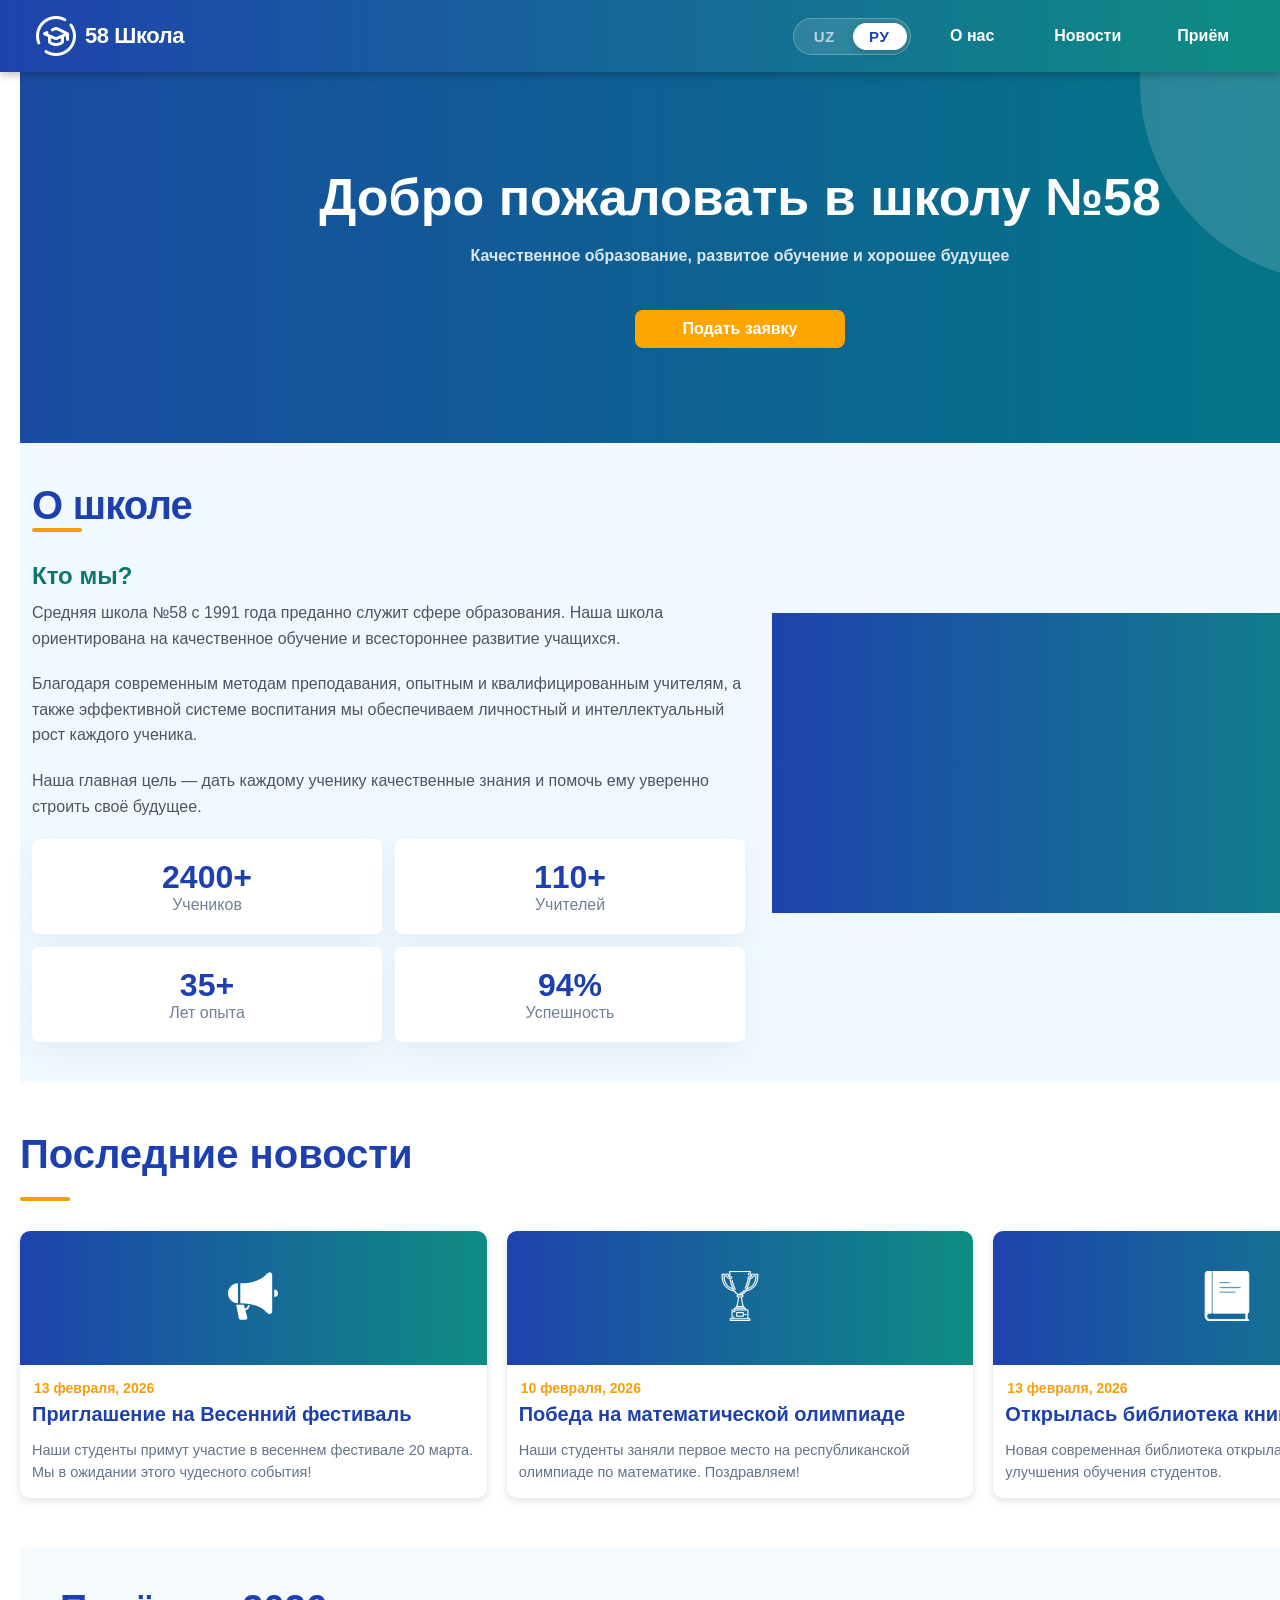
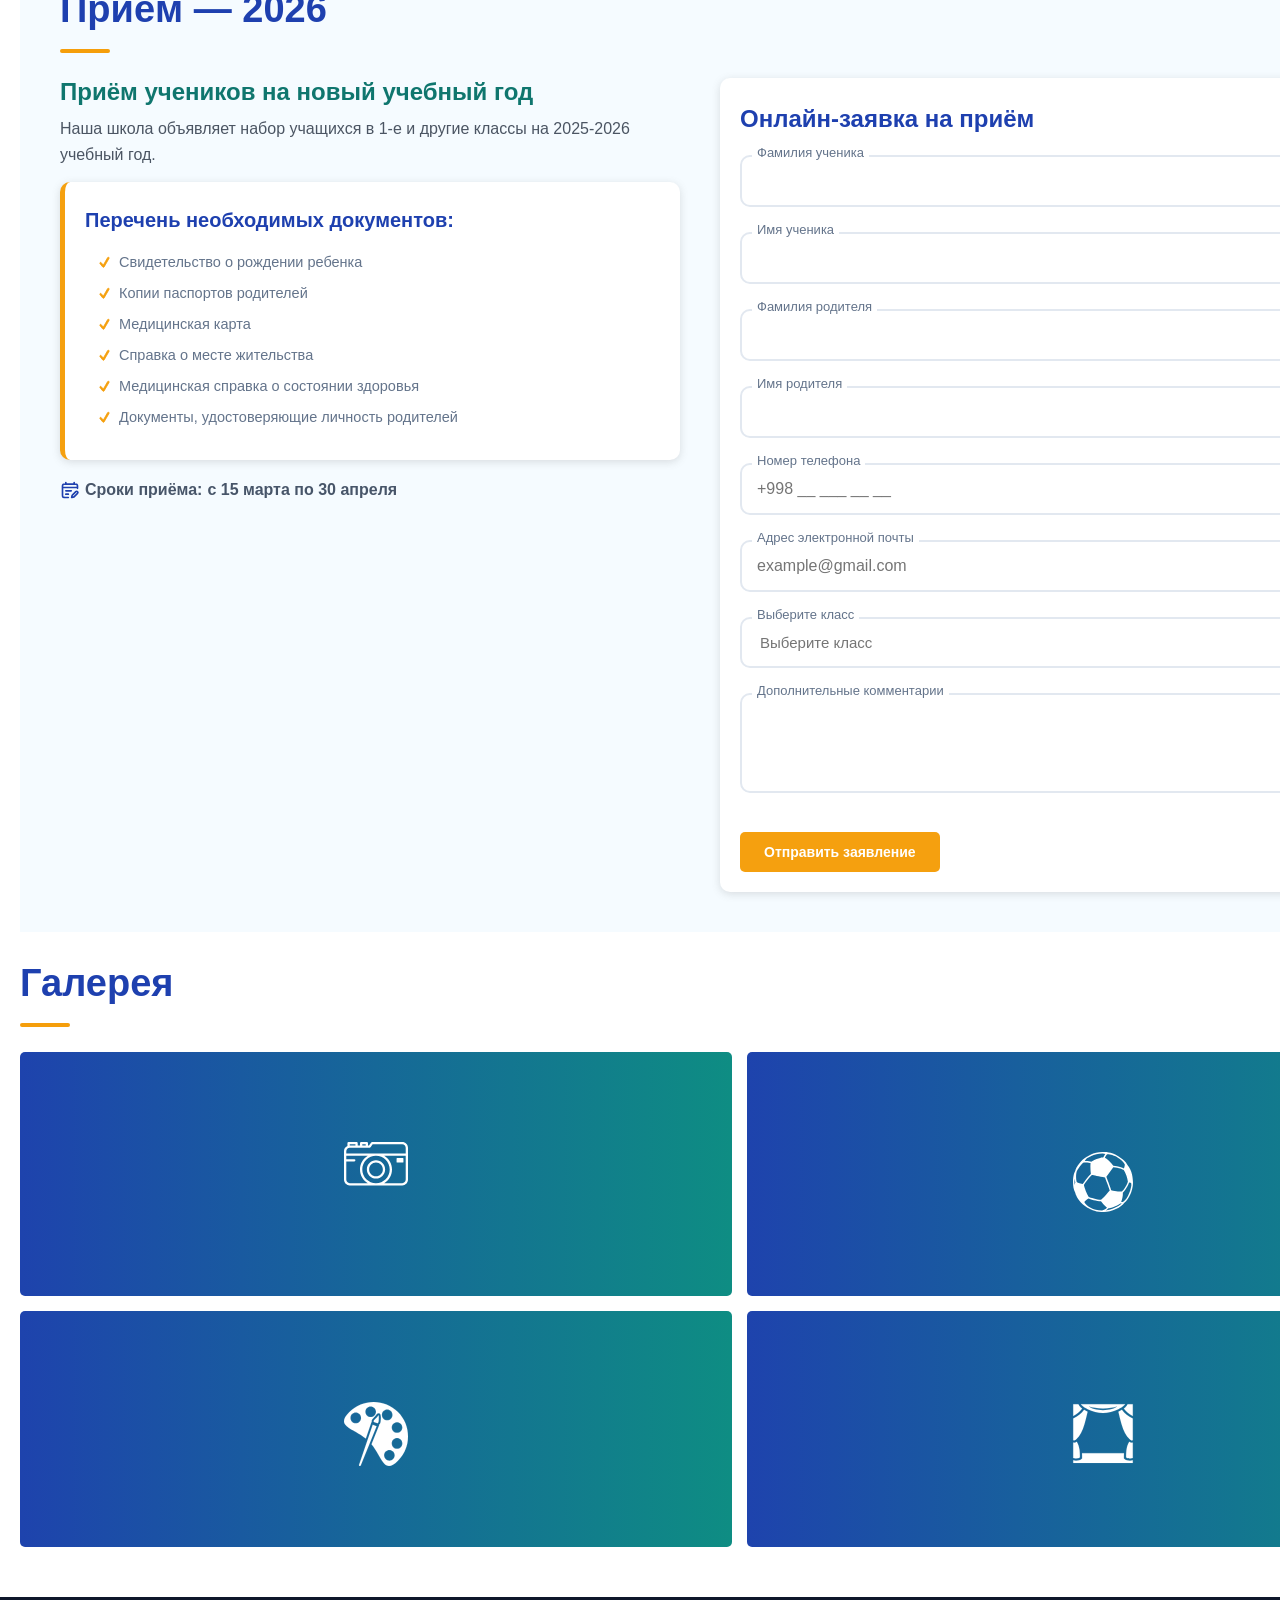
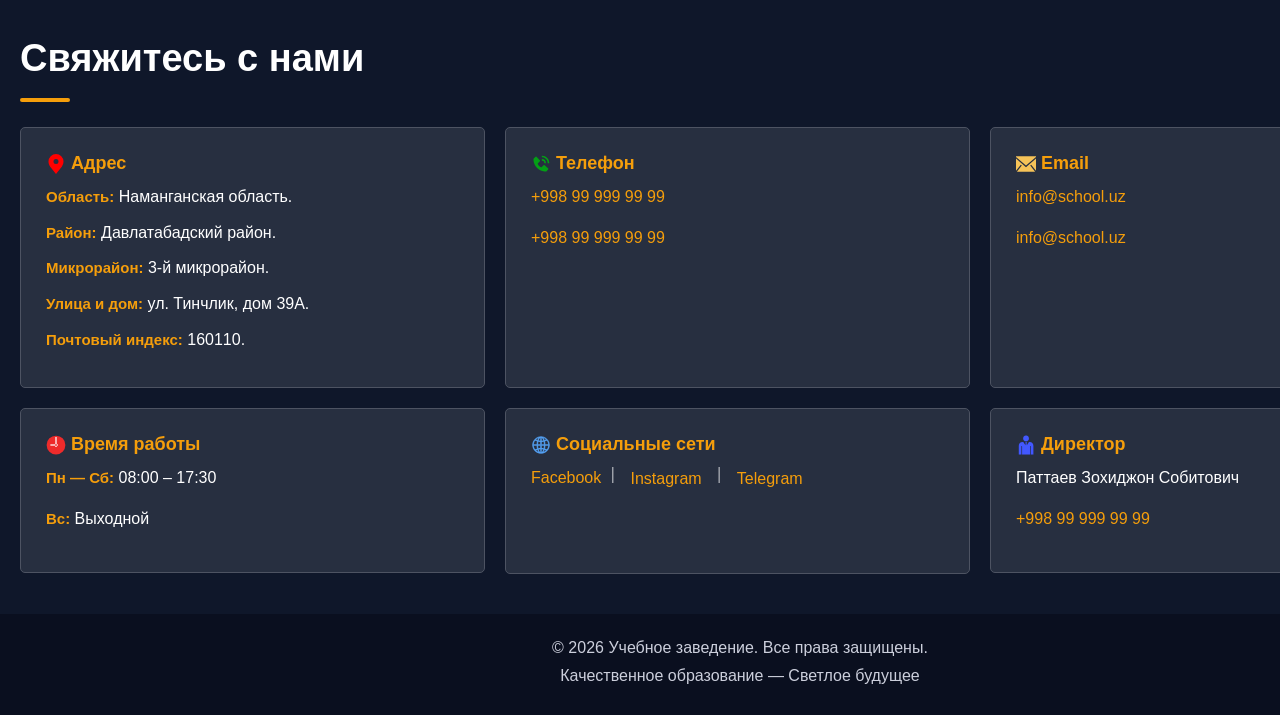
==== commit cdd466ec: "linkni bosa alertga chiqadigan qilib qoydim" ====
--- a/index.html
+++ b/index.html
@@ -9,7 +9,7 @@
     <link rel="preload" href="./style/style.css" as="style">
     <link rel="stylesheet" href="./style/style.css">
     <link rel="stylesheet" href="./style/main.css">
-
+    <link rel="icon" type="image/svg+xml" href="./img/logo.png">
 </head>
 
 <body>
@@ -262,14 +262,14 @@
                         <div class="connection__holder">
                             <a class="connection__link" href="#" aria-label="Facebook">Facebook</a>
                             <p class="connection__text" aria-hidden="true">|</p>
-                            <a class="connection__link" href="#" aria-label="Instagram">Instagram</a>
+                            <button class="connection__link1" type="submit" aria-label="Instagram">Instagram</button>
                             <p class="connection__text" aria-hidden="true">|</p>
-                            <a class="connection__link" href="#" aria-label="Telegram">Telegram</a>
+                            <button class="connection__link1" type="submit" aria-label="Telegram">Telegram</button>
                         </div>
                     </li>
                     <li class="connection__item">
                         <h3 class="connection__title6">Директор</h3>
-                        <p class="connection__desc">Хамитов Муроджон</p>
+                        <p class="connection__desc">Паттаев Зохиджон Собитович</p>
                         <a class="connection__link" href="tel:+998999999999">+998 99 999 99 99</a>
                     </li>
                 </ul>
--- a/style/style.css
+++ b/style/style.css
@@ -485,7 +485,7 @@
     height: 15px;
     background-size: cover;
     margin-right: 7px;
-    background-image: url(./img/checkmark.svg);
+    background-image: url(../img/checkmark.svg);
 }
 
 .reception__desc {
@@ -589,9 +589,9 @@
     border-radius: 10px;
     outline: none;
     font-family: 'Poppins', sans-serif;
-    font-weight: 600;
+    font-weight: 500;
     font-size: 15px;
-    color: #64748B;
+    color: #757575;
     background: white;
     transition: 0.3s;
 }
@@ -602,7 +602,7 @@
 
 .reception__option {
     font-family: 'Poppins', sans-serif;
-    font-weight: 600;
+    font-weight: 500;
     font-size: 14px;
 }
 
@@ -844,6 +844,22 @@
     text-decoration: underline;
 }
 
+.connection__link1 {
+    display: block;
+    font-family: 'Poppins', sans-serif;
+    font-weight: 400;
+    font-size: 16px;
+    line-height: 1.6;
+    color: #F59E0B;
+    margin-bottom: 15px;
+    background-color: inherit;
+    border: none;
+}
+
+.connection__link1:hover{
+    text-decoration: underline;
+}
+
 .connection__holder {
     display: flex;
     align-items: start;
--- a/style/style.css
+++ b/style/style.css
@@ -485,7 +485,7 @@
     height: 15px;
     background-size: cover;
     margin-right: 7px;
-    background-image: url(./img/checkmark.svg);
+    background-image: url(../img/checkmark.svg);
 }
 
 .reception__desc {
@@ -589,9 +589,9 @@
     border-radius: 10px;
     outline: none;
     font-family: 'Poppins', sans-serif;
-    font-weight: 600;
+    font-weight: 500;
     font-size: 15px;
-    color: #64748B;
+    color: #757575;
     background: white;
     transition: 0.3s;
 }
@@ -602,7 +602,7 @@
 
 .reception__option {
     font-family: 'Poppins', sans-serif;
-    font-weight: 600;
+    font-weight: 500;
     font-size: 14px;
 }
 
@@ -844,6 +844,22 @@
     text-decoration: underline;
 }
 
+.connection__link1 {
+    display: block;
+    font-family: 'Poppins', sans-serif;
+    font-weight: 400;
+    font-size: 16px;
+    line-height: 1.6;
+    color: #F59E0B;
+    margin-bottom: 15px;
+    background-color: inherit;
+    border: none;
+}
+
+.connection__link1:hover{
+    text-decoration: underline;
+}
+
 .connection__holder {
     display: flex;
     align-items: start;
